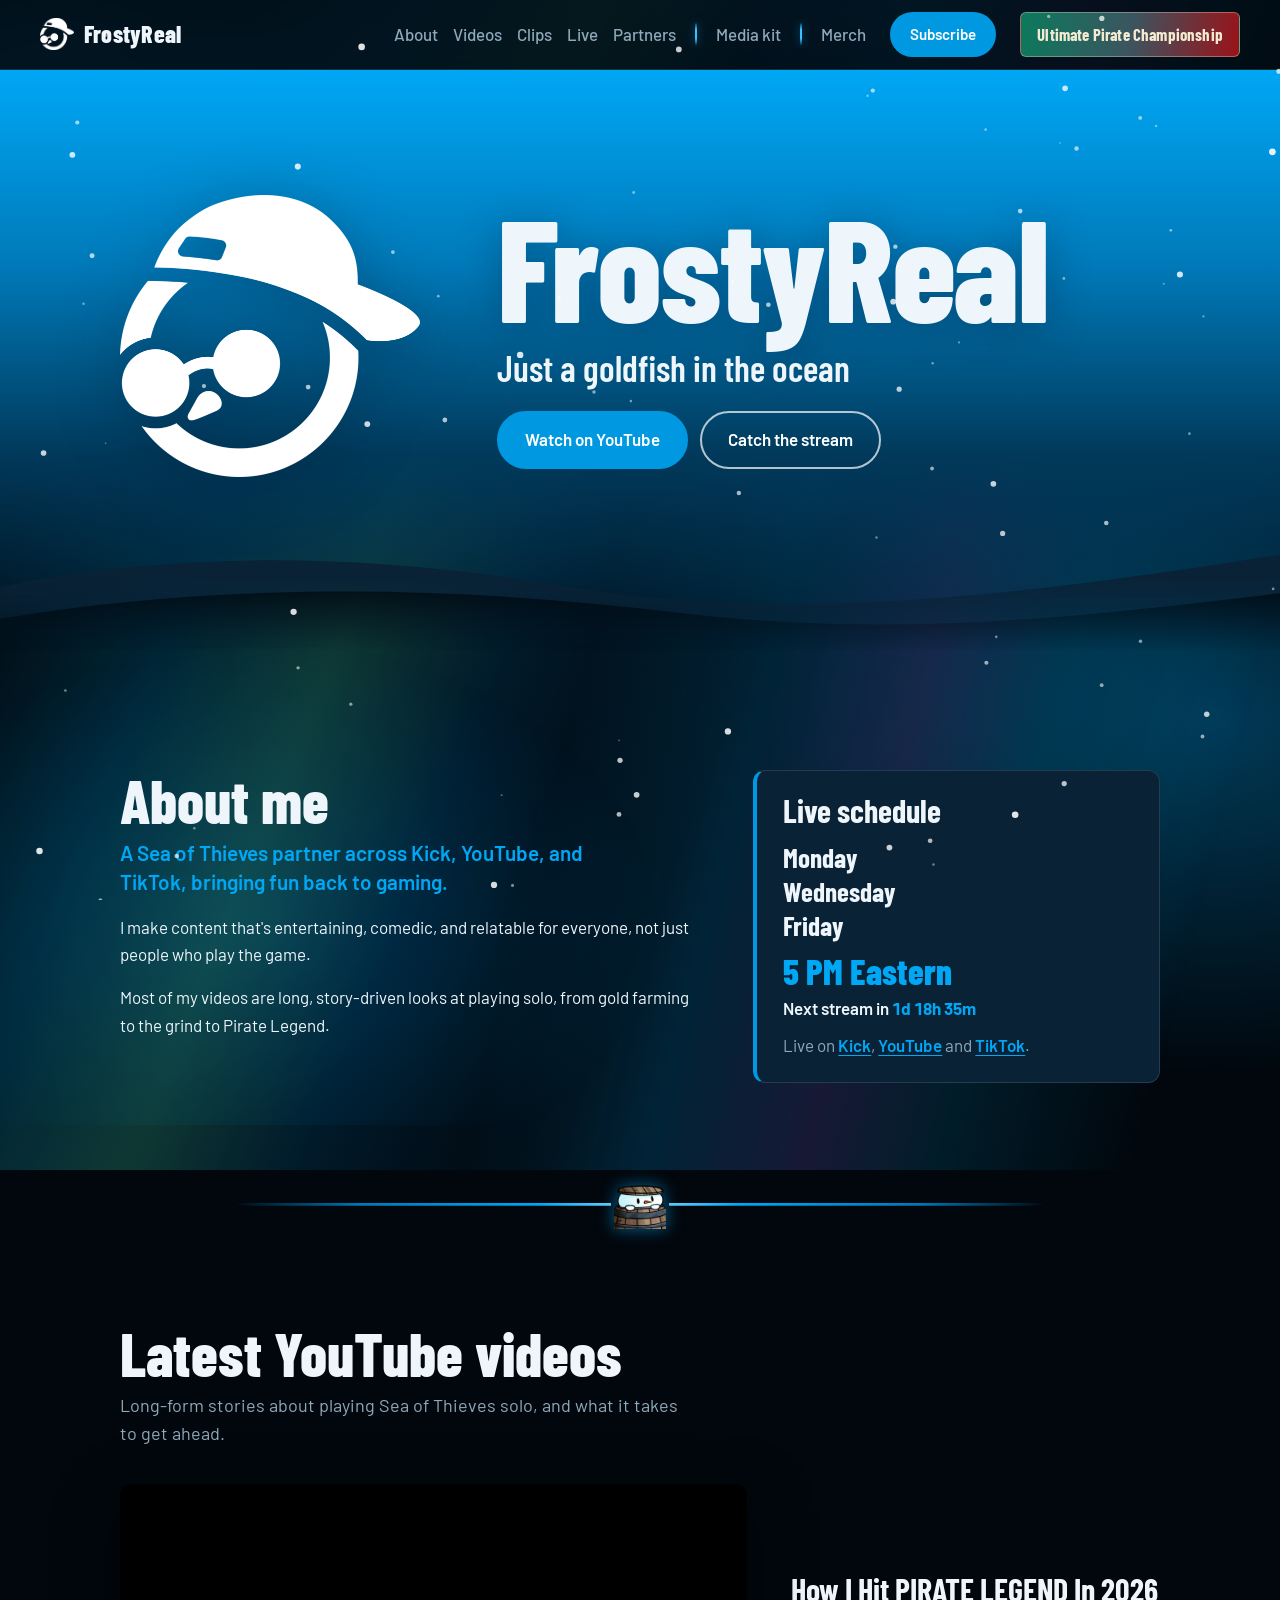
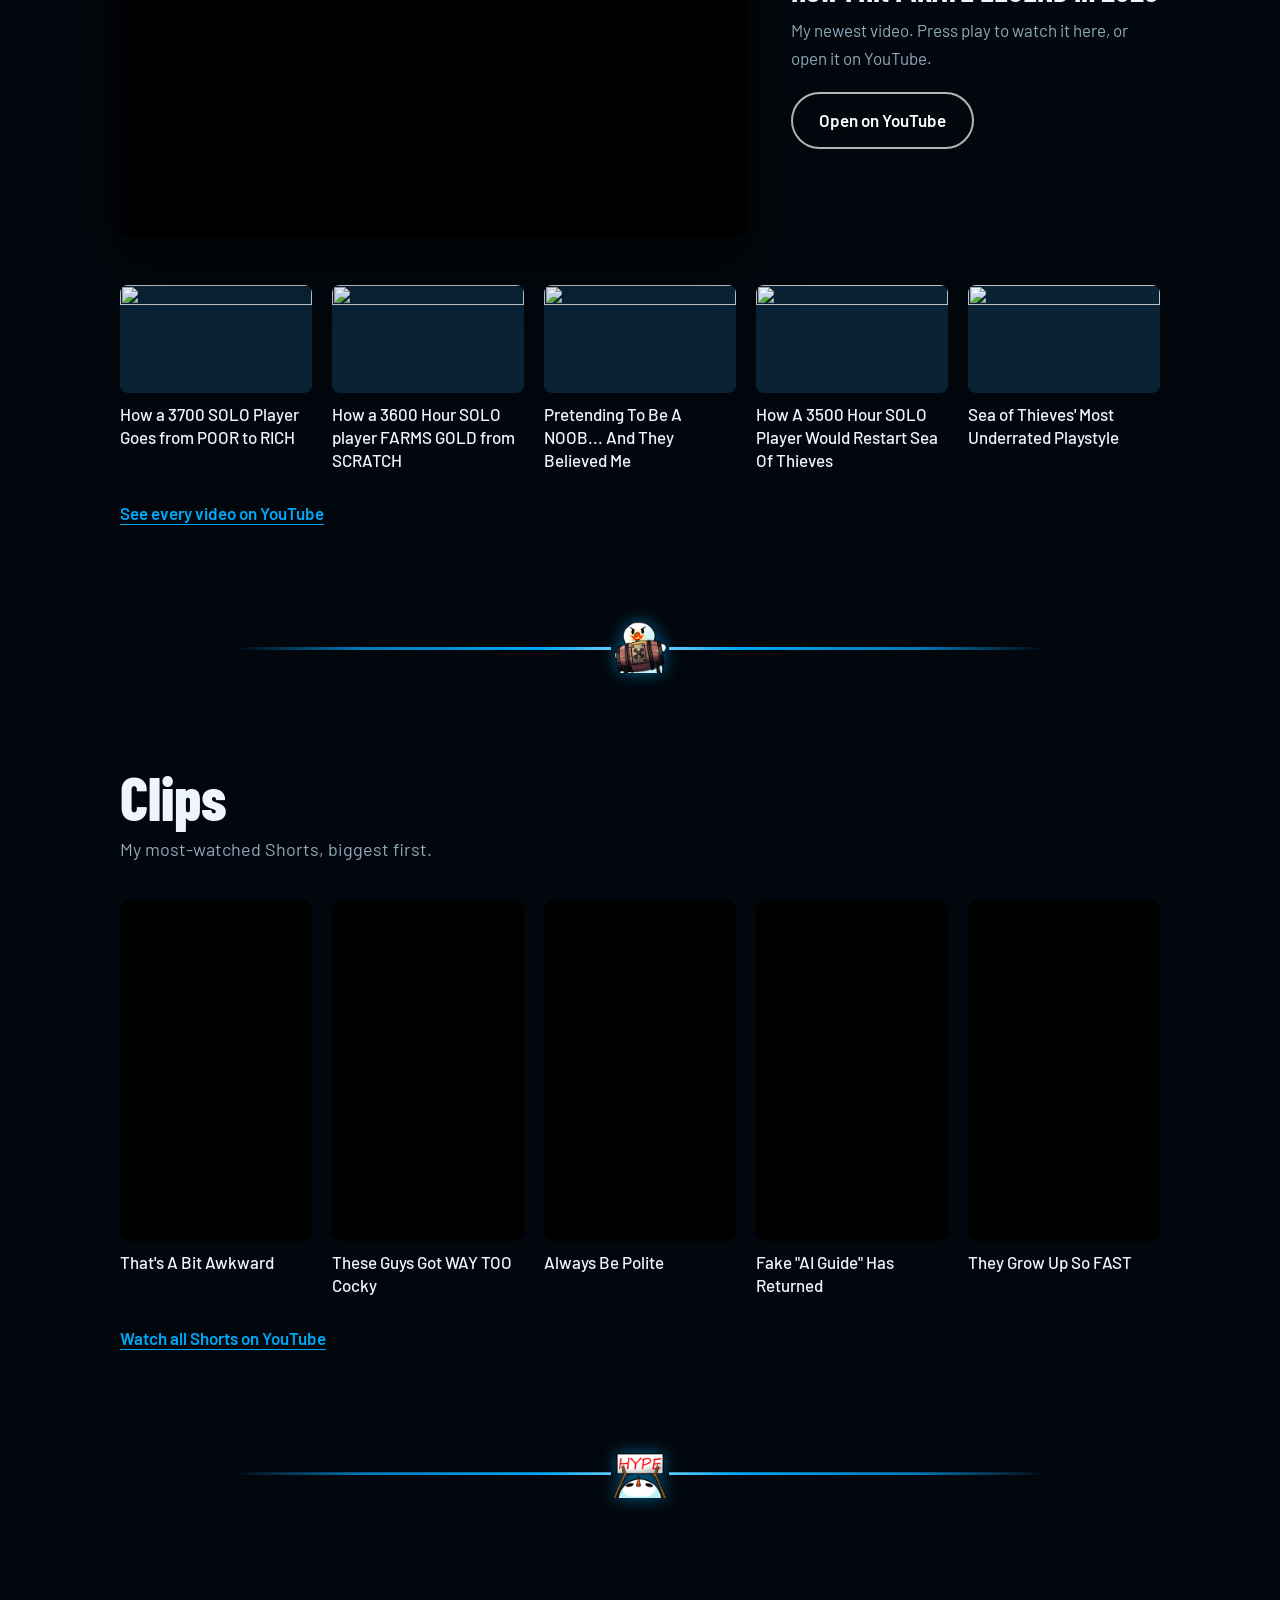
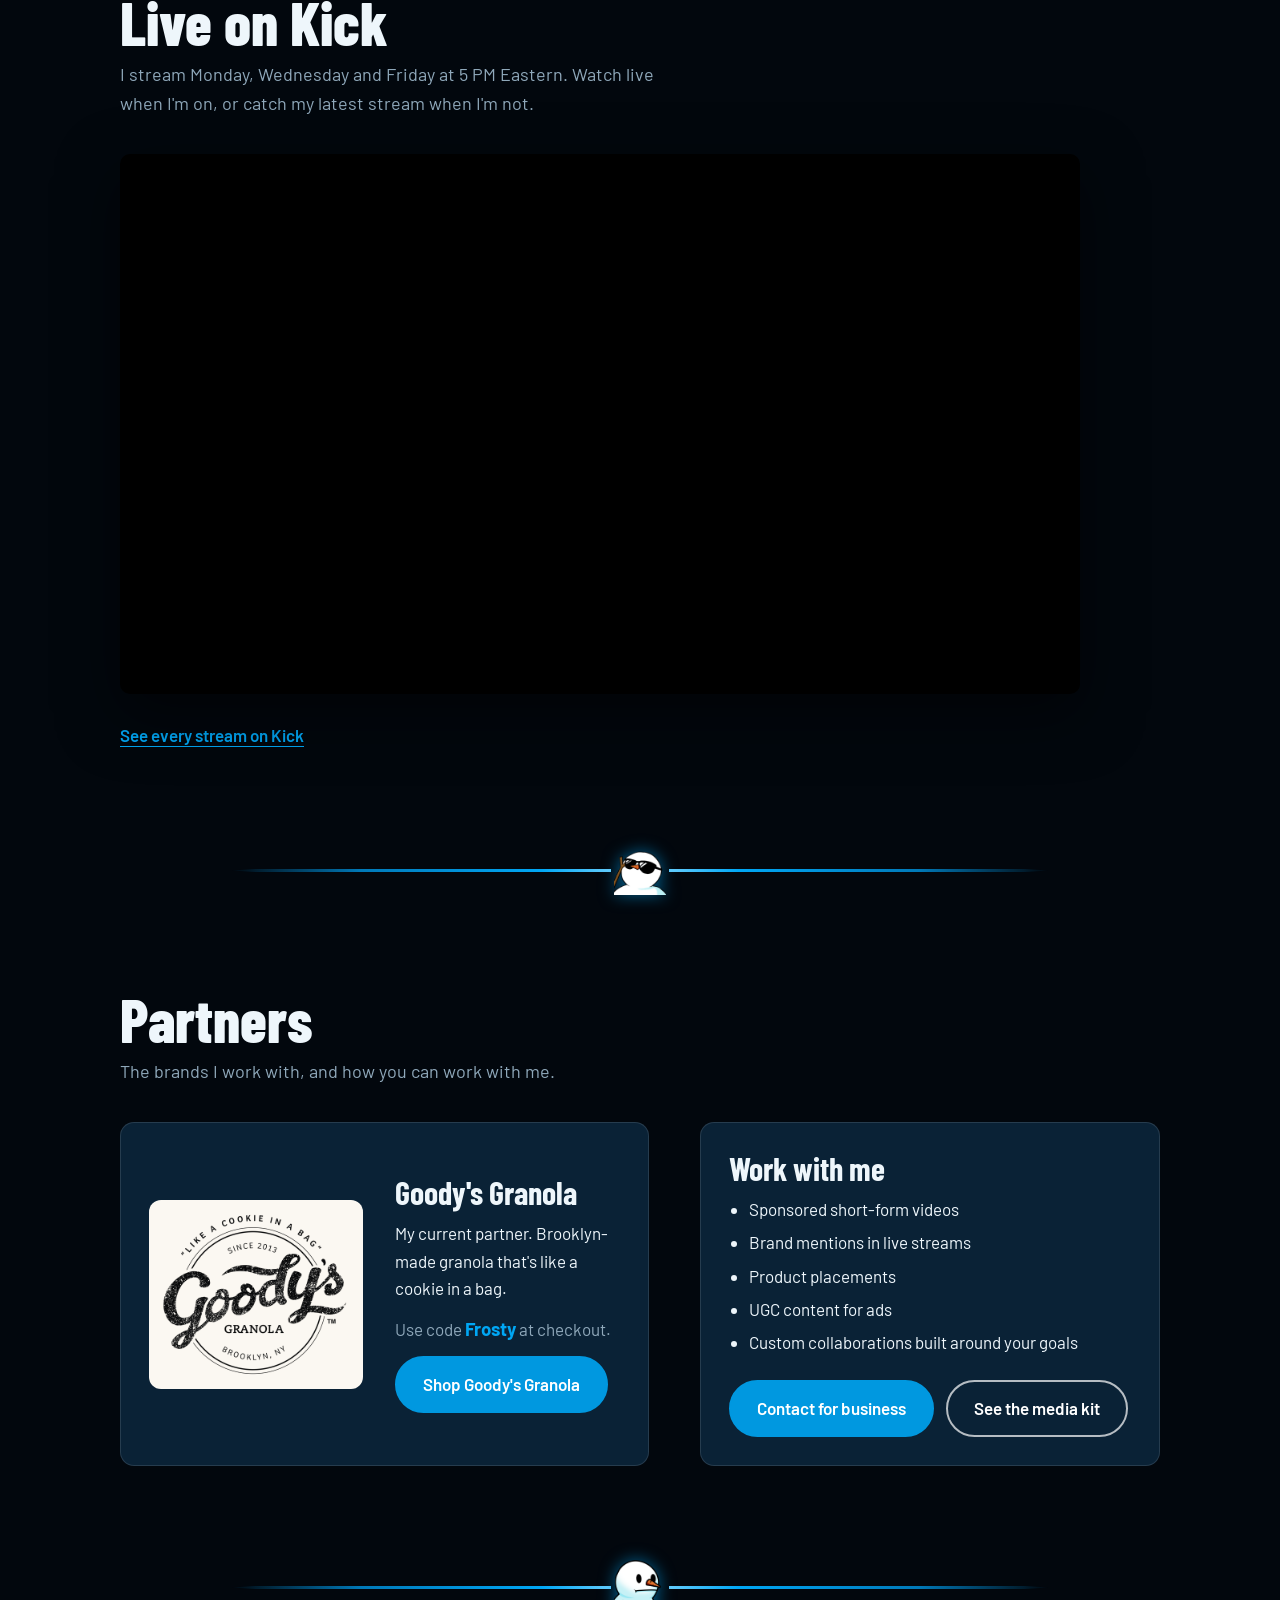
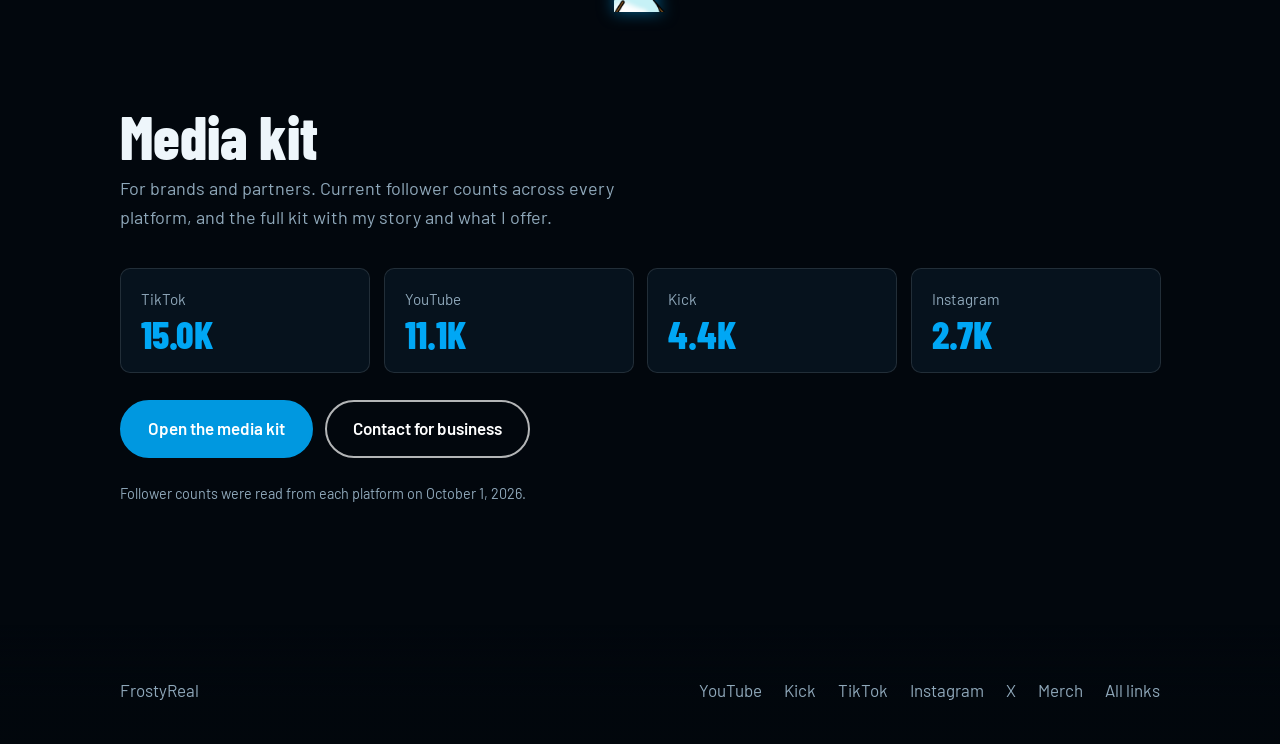
==== index.html @ 1eb780c6 "Initial Upload" ====
<!doctype html>
<html lang="en">
<head>
  <meta charset="utf-8">
  <meta name="viewport" content="width=device-width, initial-scale=1">
  <title>FrostyReal | Sea of Thieves stories</title>
  <meta name="description" content="Long-form Sea of Thieves stories from FrostyReal, a solo player with thousands of hours at sea. Watch videos, catch the live stream, or work with me.">
  <meta property="og:title" content="FrostyReal">
  <meta property="og:description" content="Long-form Sea of Thieves stories from a solo player.">
  <meta property="og:image" content="images/banner.jpg">
  <link rel="icon" href="images/favicon.png">
  <link rel="preconnect" href="https://fonts.googleapis.com">
  <link rel="preconnect" href="https://fonts.gstatic.com" crossorigin>
  <link href="https://fonts.googleapis.com/css2?family=Barlow+Condensed:wght@600;700;800&family=Barlow:wght@400;500;600&display=swap" rel="stylesheet">
  <link rel="stylesheet" href="style.css">
</head>
<body>
  <canvas id="snow" aria-hidden="true"></canvas>

  <header class="nav">
    <a class="nav-brand" href="index.html#top" aria-label="FrostyReal home">
      <img src="images/logo-white.png" alt="" width="34" height="32">
      <span>FrostyReal</span>
    </a>
    <nav class="nav-links" aria-label="Main">
      <a href="index.html#about">About</a>
      <a href="index.html#videos">Videos</a>
      <a href="index.html#clips">Clips</a>
      <a href="index.html#live">Live</a>
      <a href="index.html#partners">Partners</a>
      <span class="nav-sep" aria-hidden="true"></span>
      <a href="media-kit.html">Media kit</a>
      <span class="nav-sep" aria-hidden="true"></span>
      <a href="merch.html">Merch</a>
    </nav>
    <a class="btn btn-small" href="https://www.youtube.com/@frostyreallive?sub_confirmation=1" target="_blank" rel="noopener">Subscribe</a>
    <a class="upc-tab" href="upc.html"><span class="upc-long">Ultimate Pirate Championship</span><span class="upc-short">UPC</span></a>
  </header>

  <main id="top">
    <section class="hero">
      <div class="hero-inner">
        <img class="hero-logo" src="images/logo-white.png" alt="FrostyReal logo" width="300" height="282">
        <div class="hero-copy">
          <h1>FrostyReal</h1>
          <p class="hero-tag">Just a goldfish in the ocean</p>
          <div class="hero-actions">
            <a class="btn" href="https://www.youtube.com/@frostyreallive" target="_blank" rel="noopener">Watch on YouTube</a>
            <a class="btn btn-ghost" href="#live">Catch the stream</a>
          </div>
        </div>
      </div>
      <svg class="hills" viewBox="0 0 1440 220" preserveAspectRatio="none" aria-hidden="true">
        <path class="hill-back" d="M0 120 C 220 60 420 70 640 120 C 860 170 1080 150 1440 70 L1440 220 L0 220 Z"/>
        <path class="hill-front" d="M0 170 C 260 110 520 120 760 160 C 1000 200 1200 170 1440 130 L1440 220 L0 220 Z"/>
      </svg>
    </section>

    <section id="about" class="section section-about">
      <div class="wrap about-grid">
        <div>
          <h2>About me</h2>
          <p class="about-lead reveal">A Sea of Thieves partner across Kick, YouTube, and TikTok, bringing fun back to gaming.</p>
          <p class="about-text reveal">I make content that's entertaining, comedic, and relatable for everyone, not just people who play the game.</p>
          <p class="about-text reveal">Most of my videos are long, story-driven looks at playing solo, from gold farming to the grind to Pirate Legend.</p>
        </div>
        <div class="schedule reveal" id="schedule">
          <h3>Live schedule</h3>
          <ul class="schedule-days">
            <li data-day="1">Monday</li>
            <li data-day="3">Wednesday</li>
            <li data-day="5">Friday</li>
          </ul>
          <p class="schedule-time">5 PM Eastern</p>
          <p class="schedule-next" id="next-stream" aria-live="polite"></p>
          <p class="schedule-where">Live on <a href="https://kick.com/frostyreal" target="_blank" rel="noopener">Kick</a>, <a href="https://www.youtube.com/@frostyreallive" target="_blank" rel="noopener">YouTube</a> and <a href="https://www.tiktok.com/@.frostyreal" target="_blank" rel="noopener">TikTok</a>.</p>
        </div>
      </div>
    </section>

    <section id="videos" class="section">
      <div class="wrap">
        <h2>Latest YouTube videos</h2>
        <p class="lead">Long-form stories about playing Sea of Thieves solo, and what it takes to get ahead.</p>

        <div class="featured">
          <div class="embed player" data-embed="https://www.youtube-nocookie.com/embed/e-QJw6BJbkQ" data-open="https://www.youtube.com/watch?v=e-QJw6BJbkQ" data-thumb="https://i.ytimg.com/vi/e-QJw6BJbkQ/maxresdefault.jpg" data-title="How I Hit PIRATE LEGEND In 2026"></div>
          <div class="featured-text">
            <h3>How I Hit PIRATE LEGEND In 2026</h3>
            <p>My newest video. Press play to watch it here, or open it on YouTube.</p>
            <a class="btn btn-ghost" href="https://www.youtube.com/watch?v=e-QJw6BJbkQ" target="_blank" rel="noopener">Open on YouTube</a>
          </div>
        </div>

        <ul class="video-grid">
          <li><a href="https://www.youtube.com/watch?v=NNKyi9a35sY" target="_blank" rel="noopener"><img loading="lazy" src="https://i.ytimg.com/vi/NNKyi9a35sY/hqdefault.jpg" alt=""><span>How a 3700 SOLO Player Goes from POOR to RICH</span></a></li>
          <li><a href="https://www.youtube.com/watch?v=HG5UmndyztY" target="_blank" rel="noopener"><img loading="lazy" src="https://i.ytimg.com/vi/HG5UmndyztY/hqdefault.jpg" alt=""><span>How a 3600 Hour SOLO player FARMS GOLD from SCRATCH</span></a></li>
          <li><a href="https://www.youtube.com/watch?v=TRUDuoTgEMI" target="_blank" rel="noopener"><img loading="lazy" src="https://i.ytimg.com/vi/TRUDuoTgEMI/hqdefault.jpg" alt=""><span>Pretending To Be A NOOB... And They Believed Me</span></a></li>
          <li><a href="https://www.youtube.com/watch?v=NWyEOsBG5Es" target="_blank" rel="noopener"><img loading="lazy" src="https://i.ytimg.com/vi/NWyEOsBG5Es/hqdefault.jpg" alt=""><span>How A 3500 Hour SOLO Player Would Restart Sea Of Thieves</span></a></li>
          <li><a href="https://www.youtube.com/watch?v=kzwwMlRRg44" target="_blank" rel="noopener"><img loading="lazy" src="https://i.ytimg.com/vi/kzwwMlRRg44/hqdefault.jpg" alt=""><span>Sea of Thieves' Most Underrated Playstyle</span></a></li>
        </ul>
        <p class="more"><a href="https://www.youtube.com/@frostyreallive/videos" target="_blank" rel="noopener">See every video on YouTube</a></p>
      </div>
    </section>

    <section id="clips" class="section section-alt">
      <div class="wrap">
        <h2>Clips</h2>
        <p class="lead">My most-watched Shorts, biggest first.</p>
        <div id="clip-grid" class="clip-grid"></div>
        <p class="more"><a href="https://www.youtube.com/@frostyreallive/shorts" target="_blank" rel="noopener">Watch all Shorts on YouTube</a></p>
      </div>
    </section>

    <section id="live" class="section">
      <div class="wrap">
        <h2>Live on Kick</h2>
        <p class="lead">I stream Monday, Wednesday and Friday at 5 PM Eastern. Watch live when I'm on, or catch my latest stream when I'm not.</p>

        <div id="kick-box" class="kick-box">
          <div class="embed player player-live" data-embed="https://player.kick.com/frostyreal" data-open="https://kick.com/frostyreal" data-title="Watch FrostyReal live on Kick"></div>
        </div>
        <p class="more"><a href="https://kick.com/frostyreal/videos" target="_blank" rel="noopener">See every stream on Kick</a></p>
      </div>
    </section>

    <section id="partners" class="section section-partner">
      <div class="wrap">
        <h2>Partners</h2>
        <p class="lead">The brands I work with, and how you can work with me.</p>

        <div class="partner-grid">
          <article class="sponsor">
            <div class="sponsor-logo"><img src="images/goodys-logo.png" alt="Goody's Granola, like a cookie in a bag" width="237" height="206"></div>
            <div class="sponsor-text">
              <h3>Goody's Granola</h3>
              <p>My current partner. Brooklyn-made granola that's like a cookie in a bag.</p>
              <p class="code">Use code <strong>Frosty</strong> at checkout.</p>
              <a class="btn" href="https://goodysgranola.nyc/?ref=frosty" target="_blank" rel="noopener">Shop Goody's Granola</a>
            </div>
          </article>

          <div class="work-with-me">
            <h3>Work with me</h3>
            <ul>
              <li>Sponsored short-form videos</li>
              <li>Brand mentions in live streams</li>
              <li>Product placements</li>
              <li>UGC content for ads</li>
              <li>Custom collaborations built around your goals</li>
            </ul>
            <div class="hero-actions">
              <a class="btn" href="mailto:frostyrealkick@gmail.com?subject=Business%20inquiry">Contact for business</a>
              <a class="btn btn-ghost" href="media-kit.html">See the media kit</a>
            </div>
          </div>
        </div>
      </div>
    </section>

    <section id="media-kit" class="section">
      <div class="wrap">
        <h2>Media kit</h2>
        <p class="lead">For brands and partners. Current follower counts across every platform, and the full kit with my story and what I offer.</p>

        <dl class="kit-stats kit-stats-wide">
          <div><dt>TikTok</dt><dd>18.4K</dd></div>
          <div><dt>YouTube</dt><dd>13.6K</dd></div>
          <div><dt>Kick</dt><dd>5.4K</dd></div>
          <div><dt>Instagram</dt><dd>3.3K</dd></div>
        </dl>
        <div class="hero-actions">
          <a class="btn" href="media-kit.html">Open the media kit</a>
          <a class="btn btn-ghost" href="mailto:frostyrealkick@gmail.com?subject=Business%20inquiry">Contact for business</a>
        </div>
        <p class="note">Follower counts were read from each platform on October 1, 2026.</p>
      </div>
    </section>
  </main>

  <footer class="footer">
    <div class="wrap footer-inner">
      <span>FrostyReal</span>
      <span class="footer-links">
        <a href="https://www.youtube.com/@frostyreallive" target="_blank" rel="noopener">YouTube</a>
        <a href="https://kick.com/frostyreal" target="_blank" rel="noopener">Kick</a>
        <a href="https://www.tiktok.com/@.frostyreal" target="_blank" rel="noopener">TikTok</a>
        <a href="https://www.instagram.com/frostyreallive/" target="_blank" rel="noopener">Instagram</a>
        <a href="https://x.com/FrostyRealLive" target="_blank" rel="noopener">X</a>
        <a href="merch.html">Merch</a>
        <a href="https://linktr.ee/frostyreal" target="_blank" rel="noopener">All links</a>
      </span>
    </div>
  </footer>

  <script src="script.js"></script>
</body>
</html>
---- style.css ----
:root {
  --night: #02070d;
  --night-2: #06121d;
  --deep: #0a2236;
  --frost: #0098e0;
  --frost-bright: #00a7f5;
  --ice: #eef6fb;
  --mute: #8fa8ba;
  --line: rgba(238, 246, 251, 0.12);
  --display: "Barlow Condensed", "Arial Narrow", sans-serif;
  --body: "Barlow", system-ui, sans-serif;
}

*, *::before, *::after { box-sizing: border-box; }
html { scroll-behavior: smooth; scroll-padding-top: 76px; }
body {
  margin: 0;
  background: var(--night);
  color: var(--ice);
  font-family: var(--body);
  font-size: 1.0625rem;
  line-height: 1.6;
  -webkit-font-smoothing: antialiased;
}
img { max-width: 100%; display: block; }
a { color: inherit; }
:focus-visible { outline: 3px solid var(--frost-bright); outline-offset: 3px; border-radius: 4px; }

#snow {
  position: fixed;
  inset: 0;
  width: 100%;
  height: 100%;
  pointer-events: none;
  z-index: 50;
}

/* Navigation */
.nav {
  position: sticky;
  top: 0;
  z-index: 40;
  display: flex;
  align-items: center;
  gap: 24px;
  padding: 12px clamp(16px, 4vw, 40px);
  background: rgba(2, 7, 13, 0.72);
  backdrop-filter: blur(10px);
  border-bottom: 1px solid var(--line);
}
.nav-brand { display: flex; align-items: center; gap: 10px; text-decoration: none; font-family: var(--display); font-weight: 800; font-size: 1.5rem; letter-spacing: 0.01em; }
.nav-links { display: flex; gap: 22px; margin-left: auto; }
.nav-links a { text-decoration: none; color: var(--mute); font-weight: 500; transition: color 0.15s; }
.nav-links a:hover { color: var(--ice); }

/* Buttons */
.btn {
  display: inline-block;
  padding: 13px 26px;
  border-radius: 999px;
  background: var(--frost);
  color: #fff;
  font-weight: 600;
  text-decoration: none;
  border: 2px solid var(--frost);
  transition: background 0.15s, border-color 0.15s, transform 0.15s;
}
.btn:hover { background: var(--frost-bright); border-color: var(--frost-bright); }
.btn-ghost { background: transparent; border-color: rgba(255, 255, 255, 0.7); }
.btn-ghost:hover { background: rgba(255, 255, 255, 0.14); border-color: #fff; }
.btn-small { padding: 8px 18px; font-size: 0.95rem; }

/* Hero: the banner, rebuilt as a page */
.hero {
  position: relative;
  overflow: hidden;
  min-height: min(88vh, 780px);
  display: flex;
  align-items: center;
  background: linear-gradient(180deg, var(--frost-bright) 0%, #0079b8 34%, #013a5c 66%, rgba(2, 7, 13, 0.0) 100%);
}
.hero-inner {
  position: relative;
  z-index: 2;
  width: 100%;
  max-width: 1120px;
  margin: 0 auto;
  padding: 72px clamp(16px, 4vw, 40px) 150px;
  display: grid;
  grid-template-columns: auto 1fr;
  align-items: center;
  gap: clamp(28px, 6vw, 80px);
}
.hero-logo { width: clamp(150px, 24vw, 300px); height: auto; filter: drop-shadow(0 12px 32px rgba(0, 20, 40, 0.35)); animation: rise 0.9s ease-out both; }
.hero-copy { animation: rise 0.9s 0.15s ease-out both; }
h1 {
  margin: 0;
  font-family: var(--display);
  font-weight: 800;
  font-size: clamp(4.2rem, 13vw, 9rem);
  line-height: 0.88;
  letter-spacing: -0.01em;
  text-shadow: 0 6px 40px rgba(0, 25, 50, 0.35);
}
.hero-tag { margin: 18px 0 8px; font-family: var(--display); font-weight: 600; font-size: clamp(1.5rem, 3.2vw, 2.25rem); line-height: 1.1; }
.hero-sub { margin: 0 0 28px; max-width: 34ch; font-size: 1.125rem; color: rgba(255, 255, 255, 0.88); }
.hero-actions { display: flex; flex-wrap: wrap; gap: 12px; }

.hills { position: absolute; left: 0; right: 0; bottom: -1px; width: 100%; height: clamp(110px, 18vw, 220px); z-index: 1; }
.hill-back { fill: #0a2236; }
.hill-front { fill: var(--night-2); }

@keyframes rise { from { opacity: 0; transform: translateY(24px); } to { opacity: 1; transform: none; } }

/* Sections */
.section { padding: clamp(56px, 9vw, 104px) 0; background: var(--night-2); }
.section-alt { background: var(--night); }
.wrap { width: 100%; max-width: 1120px; margin: 0 auto; padding: 0 clamp(16px, 4vw, 40px); }
h2 { margin: 0 0 8px; font-family: var(--display); font-weight: 800; font-size: clamp(2.4rem, 6vw, 3.75rem); line-height: 1; }
h3 { margin: 0 0 10px; font-family: var(--display); font-weight: 700; font-size: clamp(1.5rem, 3vw, 2rem); line-height: 1.1; }
.lead { margin: 0 0 36px; max-width: 56ch; color: var(--mute); font-size: 1.125rem; }
.more { margin: 28px 0 0; }
.more a { color: var(--frost-bright); font-weight: 600; text-underline-offset: 4px; }
.more a:hover { color: #fff; }

.player { position: relative; aspect-ratio: 16 / 9; background: #000; border-radius: 10px; overflow: hidden; box-shadow: 0 20px 60px rgba(0, 0, 0, 0.5); }
.player iframe { position: absolute; inset: 0; width: 100%; height: 100%; border: 0; }
.player-live { max-width: 960px; }

.featured { display: grid; grid-template-columns: 1.7fr 1fr; gap: clamp(20px, 4vw, 44px); align-items: center; margin-bottom: 48px; }
.featured-text p { margin: 0 0 20px; color: var(--mute); }

.video-grid { list-style: none; margin: 0; padding: 0; display: grid; grid-template-columns: repeat(auto-fill, minmax(190px, 1fr)); gap: 24px 20px; }
.video-grid a { display: block; text-decoration: none; }
.video-grid img { width: 100%; aspect-ratio: 16 / 9; object-fit: cover; border-radius: 8px; background: var(--deep); transition: transform 0.2s, box-shadow 0.2s; }
.video-grid a:hover img { transform: translateY(-3px); box-shadow: 0 0 0 2px var(--frost); }
.video-grid span { display: block; margin-top: 10px; font-weight: 500; line-height: 1.35; }

.clip-grid { display: grid; grid-template-columns: repeat(auto-fill, minmax(200px, 1fr)); gap: 20px; }
.clip { position: relative; aspect-ratio: 9 / 16; background: #000; border-radius: 10px; overflow: hidden; }
.clip iframe { position: absolute; inset: 0; width: 100%; height: 100%; border: 0; }
.clip-empty { grid-column: 1 / -1; padding: 40px 24px; border: 2px dashed var(--line); border-radius: 10px; color: var(--mute); }
.clip-empty a { color: var(--frost-bright); font-weight: 600; }

/* Media kit */
.kit { display: grid; grid-template-columns: 1fr 1fr; gap: clamp(28px, 5vw, 64px); align-items: start; }
.kit-about p { margin: 0 0 24px; max-width: 52ch; }
.kit-stats { margin: 0; display: grid; grid-template-columns: 1fr 1fr; gap: 14px; }
.kit-stats div { padding: 18px 20px; background: var(--night-2); border: 1px solid var(--line); border-radius: 10px; }
.kit-stats dt { color: var(--mute); font-size: 0.95rem; }
.kit-stats dd { margin: 4px 0 0; font-family: var(--display); font-weight: 800; font-size: 2.4rem; line-height: 1; color: var(--frost-bright); }
.kit-stats .todo { border-style: dashed; }
.kit-stats .todo dd { font-family: var(--body); font-weight: 500; font-size: 1rem; color: var(--mute); padding-top: 10px; }
.note { margin: 24px 0 0; color: var(--mute); font-size: 0.9rem; }

.footer { padding: 32px 0 40px; background: var(--night); border-top: 1px solid var(--line); color: var(--mute); }
.footer-inner { display: flex; flex-wrap: wrap; gap: 16px; justify-content: space-between; }
.footer-links { display: flex; flex-wrap: wrap; gap: 8px 22px; }
.footer a { text-decoration: none; }
.footer a:hover { color: var(--ice); }

/* Phones and small screens */
@media (max-width: 820px) {
  .hero-inner { grid-template-columns: 1fr; text-align: left; padding-top: 48px; }
  .hero-logo { width: 130px; }
  .featured, .kit { grid-template-columns: 1fr; }
  .nav { flex-wrap: wrap; gap: 8px 16px; }
  .nav-links { order: 3; width: 100%; margin-left: 0; gap: 18px; overflow-x: auto; padding-bottom: 2px; }
  .nav .btn { margin-left: auto; }
}
@media (max-width: 480px) {
  .kit-stats { grid-template-columns: 1fr; }
}

@media (prefers-reduced-motion: reduce) {
  html { scroll-behavior: auto; }
  .hero-logo, .hero-copy { animation: none; }
  .video-grid img { transition: none; }
}

.kit-about .email { margin: 14px 0 0; color: var(--mute); font-size: 0.95rem; }

/* ---------- Embeds and fallbacks ---------- */
.embed-fallback {
  position: absolute; inset: 0;
  display: flex; flex-direction: column; align-items: center; justify-content: center; gap: 12px;
  padding: 16px; text-align: center; text-decoration: none; color: #fff;
  background: linear-gradient(180deg, #013a5c, var(--night)) center / cover no-repeat;
}
.embed-fallback::before { content: ""; position: absolute; inset: 0; background: rgba(2, 7, 13, 0.45); transition: background 0.2s; }
.embed-fallback:hover::before { background: rgba(2, 7, 13, 0.25); }
.embed-play, .embed-label { position: relative; }
.embed-play { width: 62px; height: 62px; border-radius: 50%; background: var(--frost); box-shadow: 0 6px 24px rgba(0, 0, 0, 0.45); }
.embed-play::after { content: ""; position: absolute; left: 25px; top: 18px; border-left: 20px solid #fff; border-top: 13px solid transparent; border-bottom: 13px solid transparent; }
.embed-label { font-weight: 600; font-size: 0.95rem; text-shadow: 0 2px 10px rgba(0, 0, 0, 0.6); }

.clip-grid { grid-template-columns: repeat(auto-fill, minmax(190px, 1fr)); align-items: start; }
.clip-card p { margin: 10px 0 0; font-weight: 500; line-height: 1.35; }
.clip .embed-label { font-size: 0.85rem; }

.live-grid { display: grid; grid-template-columns: 1fr 1fr; gap: clamp(20px, 3vw, 36px); }
.live-grid h3 { margin-bottom: 12px; }

/* ---------- Partners ---------- */
.section-partner { background: var(--night); }
.partner-grid { display: grid; grid-template-columns: 1.15fr 1fr; gap: clamp(24px, 4vw, 52px); align-items: stretch; }
.sponsor { display: grid; grid-template-columns: auto 1fr; gap: clamp(18px, 3vw, 32px); align-items: center; padding: clamp(18px, 3vw, 28px); background: var(--deep); border: 1px solid var(--line); border-radius: 14px; }
.sponsor-logo { display: block; padding: 12px; background: #fbf8f2; border-radius: 12px; }
.sponsor-logo img { width: clamp(120px, 16vw, 190px); height: auto; }
.sponsor-text p { margin: 0 0 12px; }
.sponsor-text .code { color: var(--mute); }
.sponsor-text .code strong { color: var(--frost-bright); font-size: 1.1em; }
.work-with-me ul { margin: 0 0 24px; padding-left: 1.2em; }
.work-with-me li { margin-bottom: 6px; }

.kit-stats-wide { grid-template-columns: repeat(auto-fit, minmax(150px, 1fr)); margin-bottom: 28px; }

/* ---------- Media kit page ---------- */
.mk-top { background: linear-gradient(180deg, var(--frost-bright), #0079b8 55%, #013a5c); }
.mk-top-inner { max-width: 1120px; margin: 0 auto; padding: clamp(32px, 6vw, 64px) clamp(16px, 4vw, 40px); display: grid; grid-template-columns: auto 1fr; gap: clamp(24px, 5vw, 64px); align-items: center; }
.mk-photo { width: clamp(150px, 26vw, 320px); height: auto; border-radius: 14px; box-shadow: 0 16px 48px rgba(0, 20, 40, 0.45); }
.mk-mark { margin-bottom: 12px; }
.mk-id h1 { font-size: clamp(3.4rem, 9vw, 6.5rem); }
.mk-tag { margin: 12px 0 20px; font-family: var(--display); font-weight: 600; font-size: clamp(1.3rem, 2.6vw, 1.8rem); }
.mk-total { margin: 0; max-width: 34ch; font-size: 1.1rem; color: rgba(255, 255, 255, 0.9); }
.mk-total strong { display: block; font-family: var(--display); font-weight: 800; font-size: clamp(2.6rem, 6vw, 4rem); line-height: 1; color: #fff; }

.mk-section { padding: clamp(36px, 6vw, 64px) 0; background: var(--night-2); }
.mk-section.mk-two { background: var(--night); }
.mk-circles { list-style: none; margin: 0; padding: 0; display: grid; grid-template-columns: repeat(auto-fit, minmax(150px, 1fr)); gap: 20px; }
.mk-circles li { aspect-ratio: 1; display: flex; flex-direction: column; align-items: center; justify-content: center; gap: 6px; padding: 18px; text-align: center; border: 2px solid var(--frost); border-radius: 50%; background: rgba(0, 152, 224, 0.08); max-width: 220px; justify-self: center; width: 100%; }
.mk-circles strong { font-family: var(--display); font-weight: 800; font-size: clamp(2rem, 4.5vw, 3rem); line-height: 1; color: var(--frost-bright); }
.mk-circles span { color: var(--mute); font-size: 0.9rem; line-height: 1.3; }

.mk-cols { display: grid; grid-template-columns: 1fr auto; gap: clamp(24px, 5vw, 64px); align-items: center; }
.mk-about { margin: 0; max-width: 62ch; }
.mk-snowman { width: clamp(150px, 22vw, 260px); height: auto; }
.mk-list { margin: 0; padding-left: 1.2em; max-width: 56ch; }
.mk-list li { margin-bottom: 10px; }
.mk-current .sponsor-logo { display: inline-block; margin-top: 8px; }

.mk-audience { margin: 0; display: grid; grid-template-columns: repeat(auto-fit, minmax(240px, 1fr)); gap: 14px; }
.mk-audience div { padding: 18px 20px; background: var(--night); border: 1px solid var(--line); border-radius: 10px; }
.mk-audience dt { font-family: var(--display); font-weight: 700; font-size: 1.5rem; margin-bottom: 4px; }
.mk-audience dd { margin: 0; color: var(--mute); }
.mk-audience strong { color: var(--frost-bright); font-family: var(--display); font-weight: 800; font-size: 1.6rem; margin-right: 4px; }

.mk-contact { background: var(--night) !important; }
.mk-contact .mk-about { margin-bottom: 24px; }
.mk-contact a:not(.btn) { color: var(--frost-bright); font-weight: 600; }
button.btn { font: inherit; font-weight: 600; cursor: pointer; }
.nav-links a[aria-current="page"] { color: var(--ice); }

@media (max-width: 820px) {
  .live-grid, .partner-grid { grid-template-columns: 1fr; }
  .sponsor { grid-template-columns: 1fr; }
  .mk-top-inner { grid-template-columns: 1fr; }
  .mk-photo { width: 160px; }
  .mk-cols { grid-template-columns: 1fr; }
  .mk-snowman { width: 150px; }
}

@media print {
  #snow, .nav, .no-print, .footer { display: none !important; }
  body { -webkit-print-color-adjust: exact; print-color-adjust: exact; }
  .mk-section, .mk-top { break-inside: avoid; }
}

/* ---------- About and schedule ---------- */
.section-about { background: var(--night); padding-top: clamp(40px, 6vw, 72px); }
.about-grid { display: grid; grid-template-columns: 1.4fr 1fr; gap: clamp(24px, 5vw, 64px); align-items: start; }
.about-text { margin: 0 0 16px; max-width: 58ch; }
.schedule { padding: 22px 26px; background: var(--deep); border: 1px solid var(--line); border-left: 4px solid var(--frost); border-radius: 12px; }
.schedule h3 { margin-bottom: 12px; }
.schedule-days { list-style: none; margin: 0 0 12px; padding: 0; font-family: var(--display); font-weight: 700; font-size: 1.7rem; line-height: 1.25; }
.schedule-time { margin: 0 0 6px; font-family: var(--display); font-weight: 800; font-size: 2.2rem; line-height: 1; color: var(--frost-bright); }
.schedule-where { margin: 0; color: var(--mute); }

/* ---------- Ultimate Pirate Championship tab ---------- */
.upc-tab { display: inline-flex; align-items: center; padding: 8px 16px; border-radius: 6px; text-decoration: none; font-family: var(--display); font-weight: 700; font-size: 1.05rem; letter-spacing: 0.01em; color: #f3ead2; background: linear-gradient(100deg, #0b7a5c, #3b5560 50%, #9b1219); border: 1px solid rgba(243, 234, 210, 0.35); transition: filter 0.15s; }
.upc-tab:hover { filter: brightness(1.15); }
.upc-short { display: none; }
@media (max-width: 820px) {
  .about-grid { grid-template-columns: 1fr; }
  .upc-long { display: none; }
  .upc-short { display: inline; }
}

/* Menu wraps to two rows on mid-size screens so every tab stays visible */
@media (max-width: 1100px) {
  .nav { flex-wrap: wrap; gap: 8px 16px; }
  .nav-links { order: 3; width: 100%; margin-left: 0; gap: 20px; overflow-x: auto; padding-bottom: 2px; }
  .nav .btn { margin-left: auto; }
}

/* ---------- About animation ---------- */
.about-lead { margin: 6px 0 18px; max-width: 44ch; font-family: var(--body); font-weight: 600; font-size: clamp(1.05rem, 2vw, 1.3rem); line-height: 1.4; color: var(--frost-bright); }
.reveal { opacity: 0; transform: translateY(22px); transition: opacity 0.7s ease, transform 0.7s ease; }
.reveal.in { opacity: 1; transform: none; }
.about-text.reveal:nth-of-type(2) { transition-delay: 0.12s; }
.about-text.reveal:nth-of-type(3) { transition-delay: 0.24s; }
.schedule.reveal { transition-delay: 0.2s; }
.schedule-days li { padding-left: 0; transition: color 0.3s, padding 0.3s; }
.schedule-days li.today { color: var(--frost-bright); padding-left: 14px; position: relative; }
.schedule-days li.today::before { content: ""; position: absolute; left: 0; top: 50%; width: 8px; height: 8px; margin-top: -4px; border-radius: 50%; background: var(--frost-bright); animation: pulse 1.8s ease-out infinite; }
@keyframes pulse { 0% { box-shadow: 0 0 0 0 rgba(0,167,245,0.7); } 100% { box-shadow: 0 0 0 12px rgba(0,167,245,0); } }
.schedule-next { margin: 0 0 10px; font-weight: 600; color: var(--ice, #cfeeff); min-height: 1.5em; }
.schedule-next strong { color: var(--frost-bright); font-variant-numeric: tabular-nums; }
.schedule { transition: box-shadow 0.3s, transform 0.3s; }
.schedule:hover { box-shadow: 0 0 34px rgba(0,152,224,0.28); }

/* ---------- Kick card ---------- */
.kick-box { max-width: 960px; }
.kick-card { position: relative; display: grid; grid-template-columns: 1.3fr 1fr; gap: 0; background: var(--deep); border: 1px solid var(--line); border-radius: 12px; overflow: hidden; box-shadow: 0 20px 60px rgba(0,0,0,0.5); }
.kick-art { min-height: 240px; display: flex; align-items: center; justify-content: center; background: radial-gradient(circle at 30% 30%, #0a4a70, var(--night-2)); }
.kick-art img { width: 46%; max-width: 200px; height: auto; opacity: 0.95; }
.kick-info { padding: clamp(20px, 4vw, 36px); display: flex; flex-direction: column; justify-content: center; gap: 10px; }
.kick-badge { align-self: flex-start; padding: 3px 12px; border-radius: 999px; background: rgba(0,152,224,0.18); border: 1px solid var(--frost); color: var(--frost-bright); font-weight: 600; font-size: 0.85rem; }
.kick-info h3 { margin: 0; font-size: clamp(1.3rem, 2.6vw, 1.8rem); line-height: 1.15; }
.kick-info p { margin: 0; color: var(--mute); }
.kick-info .hero-actions { margin-top: 6px; }
@media (max-width: 760px) { .kick-card { grid-template-columns: 1fr; } .kick-art { min-height: 150px; } }
@media (prefers-reduced-motion: reduce) { .reveal { opacity: 1; transform: none; transition: none; } .schedule-days li.today::before { animation: none; } }

.schedule-where a { color: var(--frost-bright); font-weight: 600; text-decoration: underline; text-underline-offset: 3px; transition: color 0.15s; }
.schedule-where a:hover { color: #fff; }

/* ---------- Drifting blue glow behind the whole page ---------- */
body::before { content: ""; position: fixed; inset: -25%; z-index: -1; pointer-events: none;
  background:
    radial-gradient(38% 34% at 20% 25%, rgba(0, 152, 224, 0.42), transparent 70%),
    radial-gradient(34% 38% at 80% 70%, rgba(0, 167, 245, 0.32), transparent 70%),
    radial-gradient(44% 34% at 60% 12%, rgba(10, 70, 110, 0.55), transparent 70%),
    radial-gradient(30% 30% at 30% 85%, rgba(0, 120, 190, 0.25), transparent 70%);
  animation: drift 26s ease-in-out infinite alternate; will-change: transform; }
@keyframes drift {
  0% { transform: translate3d(-5%, -4%, 0) scale(1); }
  50% { transform: translate3d(6%, 5%, 0) scale(1.15); }
  100% { transform: translate3d(-3%, 7%, 0) scale(1.05); }
}
/* let the glow show through the sections */
.section { background: rgba(6, 18, 29, 0.5); }
.section-alt, .section-about, .section-partner { background: rgba(2, 7, 13, 0.45); }
.mk-section { background: rgba(6, 18, 29, 0.62); }
.mk-section.mk-two { background: rgba(2, 7, 13, 0.45); }
.mk-contact { background: rgba(2, 7, 13, 0.56) !important; }
.footer { background: rgba(2, 7, 13, 0.88); }

/* ---------- Card lift and tilt ---------- */
.tilt { transition: transform 0.18s ease-out, box-shadow 0.3s, border-color 0.3s; transform: perspective(900px) rotateX(var(--rx, 0deg)) rotateY(var(--ry, 0deg)) translateY(var(--lift, 0px)); will-change: transform; }
.tilt.is-tilting { --lift: -6px; box-shadow: 0 18px 40px rgba(0, 0, 0, 0.5), 0 0 28px rgba(0, 152, 224, 0.28); border-color: rgba(0, 167, 245, 0.55); }
.clip-card { transition: transform 0.25s, filter 0.25s; }
.clip-card:hover { transform: translateY(-6px); filter: drop-shadow(0 12px 22px rgba(0, 152, 224, 0.32)); }
@media (prefers-reduced-motion: reduce) { body::before { animation: none; } .tilt, .clip-card { transition: none; } }
.hero-tag { margin-bottom: 24px; }

/* Work with me: card with a white rounded outline */
.work-with-me { padding: clamp(18px, 3vw, 28px); background: var(--deep); border: 2px solid rgba(255, 255, 255, 0.85); border-radius: 14px; }
.work-with-me h3 { margin-top: 0; }

/* Softer Work with me outline; brighter on hover */
.work-with-me { border: 1px solid var(--line); transition: border-color 0.3s, box-shadow 0.3s; }
.work-with-me:hover { border-color: rgba(255, 255, 255, 0.4); box-shadow: 0 0 26px rgba(255, 255, 255, 0.12); }
.work-with-me.tilt.is-tilting { border-color: rgba(255, 255, 255, 0.4); box-shadow: 0 18px 40px rgba(0,0,0,0.5), 0 0 26px rgba(255,255,255,0.14); }

/* No hard lines between sections: one continuous glowing backdrop */
.section, .section-alt, .section-about, .section-partner, .mk-section, .mk-section.mk-two { background: transparent; }
.mk-contact { background: transparent !important; }
.footer { background: linear-gradient(180deg, transparent, rgba(2, 7, 13, 0.85) 60%); border-top: 0; }
.hill-front { fill: #02070d; }
.hills { -webkit-mask-image: linear-gradient(180deg, #000 45%, transparent 100%); mask-image: linear-gradient(180deg, #000 45%, transparent 100%); }

/* ---------- Northern lights ribbons ---------- */
body::after { content: ""; position: fixed; inset: -30% -25%; z-index: -1; pointer-events: none; opacity: 0.85;
  background:
    linear-gradient(112deg, transparent 24%, rgba(0, 190, 255, 0.20) 34%, rgba(70, 255, 210, 0.24) 41%, rgba(0, 150, 230, 0.16) 48%, transparent 58%),
    linear-gradient(104deg, transparent 50%, rgba(0, 152, 224, 0.24) 58%, rgba(130, 120, 255, 0.20) 65%, rgba(0, 190, 255, 0.14) 71%, transparent 80%);
  animation: aurora-sway 20s ease-in-out infinite alternate, aurora-glow 9s ease-in-out infinite alternate; will-change: transform, opacity; }
@keyframes aurora-sway {
  0% { transform: translate3d(-7%, -2%, 0) skewX(-9deg) scaleY(1); }
  50% { transform: translate3d(3%, 3%, 0) skewX(4deg) scaleY(1.12); }
  100% { transform: translate3d(8%, -3%, 0) skewX(10deg) scaleY(1); }
}
@keyframes aurora-glow { 0% { opacity: 0.55; } 100% { opacity: 1; } }
@media (prefers-reduced-motion: reduce) { body::after { animation: none; } }

/* ---------- Dividers between sections ---------- */
.section { padding: clamp(44px, 7vw, 80px) 0; }
.mk-section { padding: clamp(32px, 5vw, 52px) 0; }
.section + .section, .mk-section + .mk-section { position: relative; }
.section + .section::before, .mk-section + .mk-section::before {
  content: ""; position: absolute; top: 0; left: 50%; width: min(760px, 84%); height: 2px; transform: translateX(-50%);
  background: linear-gradient(90deg, transparent, rgba(0, 167, 245, 0.75) 30%, rgba(190, 240, 255, 0.95) 50%, rgba(0, 167, 245, 0.75) 70%, transparent);
  background-size: 200% 100%; animation: divider-shimmer 6s linear infinite; box-shadow: 0 0 18px rgba(0, 167, 245, 0.45); }
.section + .section::after, .mk-section + .mk-section::after {
  content: ""; position: absolute; top: -6px; left: 50%; width: 12px; height: 12px; margin-left: -6px; transform: rotate(45deg);
  background: var(--frost-bright); border: 2px solid #d8f3ff; box-shadow: 0 0 16px rgba(0, 167, 245, 0.9); }
@keyframes divider-shimmer { 0% { background-position: 0% 0; } 100% { background-position: 200% 0; } }
@media (prefers-reduced-motion: reduce) { .section + .section::before, .mk-section + .mk-section::before { animation: none; } }

/* Divider, sharper and bolder */
.section + .section::before, .mk-section + .mk-section::before {
  height: 3px; width: min(820px, 88%);
  clip-path: polygon(0 50%, 3% 0, 97% 0, 100% 50%, 97% 100%, 3% 100%);
  background: linear-gradient(90deg, transparent, #0079b8 22%, #00a7f5 40%, #e6f7ff 50%, #00a7f5 60%, #0079b8 78%, transparent);
  background-size: 200% 100%; box-shadow: none; }
.section + .section::after, .mk-section + .mk-section::after {
  top: -6px; width: 64px; height: 15px; margin-left: -32px; transform: none; border: 0;
  background: linear-gradient(180deg, #5cc9ff, #0098e0);
  clip-path: polygon(14px 0, calc(100% - 14px) 0, 100% 100%, 0 100%);
  box-shadow: none; filter: drop-shadow(0 0 6px rgba(0, 167, 245, 0.6)); }

/* Tighter gap between the hero and About */
.hills { height: clamp(80px, 11vw, 150px); }
.section-about { padding-top: clamp(12px, 2.5vw, 28px); }
.hero { min-height: min(68vh, 580px); }
.hero-inner { padding-bottom: clamp(80px, 11vw, 120px); }

/* Divider with a little snowman in the middle */
.section + .section::before, .mk-section + .mk-section::before {
  background: linear-gradient(90deg, transparent, #0079b8 18%, #00a7f5 38%, #e6f7ff 45%, transparent 46.5%, transparent 53.5%, #e6f7ff 55%, #00a7f5 62%, #0079b8 82%, transparent);
  background-size: 100% 100%; animation: none; }
.section + .section::after, .mk-section + .mk-section::after {
  top: -26px; width: 52px; height: 52px; margin-left: -26px; clip-path: none; border: 0;
  background: url("images/snowman-cool.png") center / contain no-repeat; filter: drop-shadow(0 0 8px rgba(0, 167, 245, 0.55)); animation: bob 4s ease-in-out infinite alternate; }
@keyframes bob { 0% { transform: translateY(-2px) rotate(-4deg); } 100% { transform: translateY(2px) rotate(4deg); } }
@media (prefers-reduced-motion: reduce) { .section + .section::after, .mk-section + .mk-section::after { animation: none; } }

/* Different snowman on every other divider */
.section + .section:nth-of-type(odd)::after, .mk-section + .mk-section:nth-of-type(odd)::after { background-image: url("images/snowman-hype.png"); animation-delay: -2s; }

/* Big dividers: you are moving to a new area (Merch, Media kit, footer) */
.section.major, .footer { position: relative; }
.section.major::before, .footer::before {
  content: ""; position: absolute; top: 0; left: 50%; width: min(1040px, 94%); height: 4px; transform: translateX(-50%);
  clip-path: polygon(0 50%, 2% 0, 98% 0, 100% 50%, 98% 100%, 2% 100%);
  background: linear-gradient(90deg, transparent, #0079b8 14%, #00a7f5 34%, #e6f7ff 43%, transparent 46%, transparent 54%, #e6f7ff 57%, #00a7f5 66%, #0079b8 86%, transparent); }
.section.major::after, .footer::after {
  content: ""; position: absolute; top: -34px; left: 50%; width: 68px; height: 68px; margin-left: -34px; clip-path: none; border: 0; transform: none;
  background: url("images/snowman-hype.png") center / contain no-repeat; filter: drop-shadow(0 0 10px rgba(0, 167, 245, 0.65)); animation: bob 4s ease-in-out infinite alternate; }
#media-kit.major::after, .footer::after { background-image: url("images/snowman-cool.png"); }
.footer { padding-top: 52px; border-top: 0; }
.merch-wrap { display: grid; grid-template-columns: 1fr auto; gap: clamp(20px, 5vw, 60px); align-items: center; }
.merch-snowman { width: clamp(120px, 20vw, 220px); height: auto; filter: drop-shadow(0 12px 30px rgba(0, 120, 200, 0.4)); animation: bob 5s ease-in-out infinite alternate; }
@media (max-width: 640px) { .merch-wrap { grid-template-columns: 1fr; } .merch-snowman { display: none; } }
.merch-snowman { width: clamp(100px, 13vw, 150px); }

/* A different emote on each divider */
#videos::after { background-image: url("images/emote-barrel.png") !important; }
#clips::after { background-image: url("images/emote-cannon.png") !important; }
#live::after { background-image: url("images/emote-hype.png") !important; }
#partners::after { background-image: url("images/emote-deadpan.png") !important; }
#merch::after { background-image: url("images/emote-chest.png") !important; }
#media-kit::after { background-image: url("images/emote-winna.png") !important; }
.footer::after { background-image: url("images/emote-shades.png") !important; }
/* media kit page */
.mk-section:nth-of-type(4n+2)::after { background-image: url("images/emote-barrel.png") !important; }
.mk-section:nth-of-type(4n+3)::after { background-image: url("images/emote-shades.png") !important; }
.mk-section:nth-of-type(4n+4)::after { background-image: url("images/emote-cannon.png") !important; }
.mk-section:nth-of-type(4n+5)::after { background-image: url("images/emote-winna.png") !important; }

/* Nav dividers: home sections | Merch | Media kit */
.nav-sep { display: inline-block; align-self: center; width: 2px; height: 20px; margin: 0 6px; border-radius: 1px; background: linear-gradient(180deg, transparent, var(--frost-bright), transparent); box-shadow: 0 0 8px rgba(0, 167, 245, 0.6); }
/* No divider before the footer; Partners gets the sunglasses snowman */
.footer::before, .footer::after { display: none; }
#partners::after { background-image: url("images/emote-shades.png") !important; }
.nav-links { gap: 15px; }
.nav-links a { white-space: nowrap; }
.nav-sep { width: 2px; height: 22px; margin: 0 4px; background: linear-gradient(180deg, rgba(0,167,245,0.25), #3cc0ff 30%, #3cc0ff 70%, rgba(0,167,245,0.25)); }

/* Moving light along the dividers (back again) */
.section + .section::before, .mk-section + .mk-section::before, .section.major::before {
  background:
    linear-gradient(90deg, transparent, rgba(255, 255, 255, 0.95) 50%, transparent) -40% 0 / 26% 100% no-repeat,
    linear-gradient(90deg, transparent, #0079b8 16%, #00a7f5 38%, #8fdcff 50%, #00a7f5 62%, #0079b8 84%, transparent);
  -webkit-mask-image: linear-gradient(90deg, #000 0 46.5%, transparent 46.5% 53.5%, #000 53.5%);
  mask-image: linear-gradient(90deg, #000 0 46.5%, transparent 46.5% 53.5%, #000 53.5%);
  animation: light-run 4.5s linear infinite; }
@keyframes light-run { 0% { background-position: -40% 0, 0 0; } 100% { background-position: 140% 0, 0 0; } }
@media (prefers-reduced-motion: reduce) { .section + .section::before, .mk-section + .mk-section::before, .section.major::before { animation: none; } }

/* Light now runs right to left */
@keyframes light-run { 0% { background-position: 140% 0, 0 0; } 100% { background-position: -40% 0, 0 0; } }

/* A bit more breathing room everywhere */
.section { padding: clamp(60px, 8.5vw, 96px) 0; }
.section-about { padding-top: clamp(40px, 6vw, 64px); }
.mk-section { padding: clamp(44px, 6vw, 68px) 0; }

/* Media kit divider: calmer emote */
#media-kit::after { background-image: url("images/emote-deadpan.png") !important; }

/* Even more breathing room */
.section { padding: clamp(76px, 10vw, 120px) 0; }
.section-about { padding-top: clamp(64px, 8vw, 96px); }
.mk-section { padding: clamp(56px, 7vw, 84px) 0; }

/* Same spacing everywhere, including About */
.section-about { padding-top: clamp(76px, 10vw, 120px); }
.section, .section-alt, .section-partner { padding-top: clamp(76px, 10vw, 120px); padding-bottom: clamp(76px, 10vw, 120px); }
.section-about { padding-bottom: clamp(76px, 10vw, 120px); }
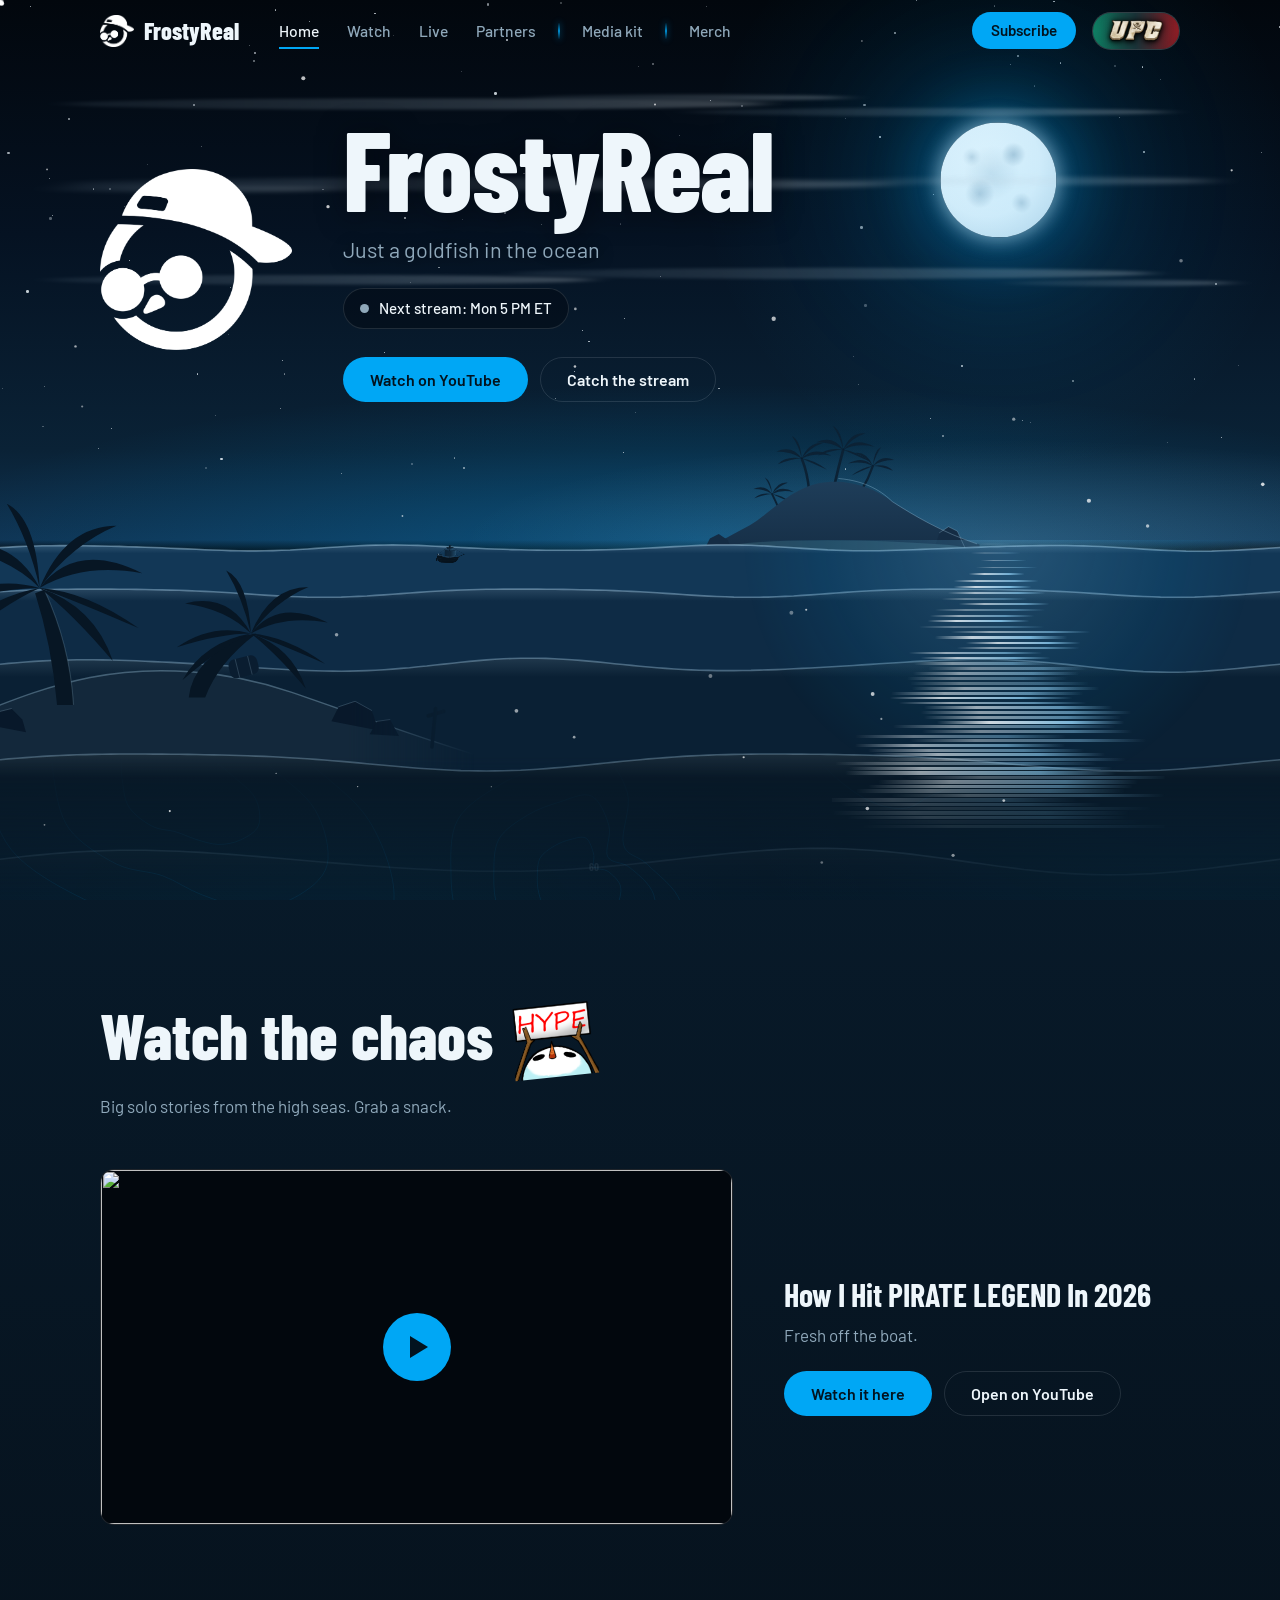
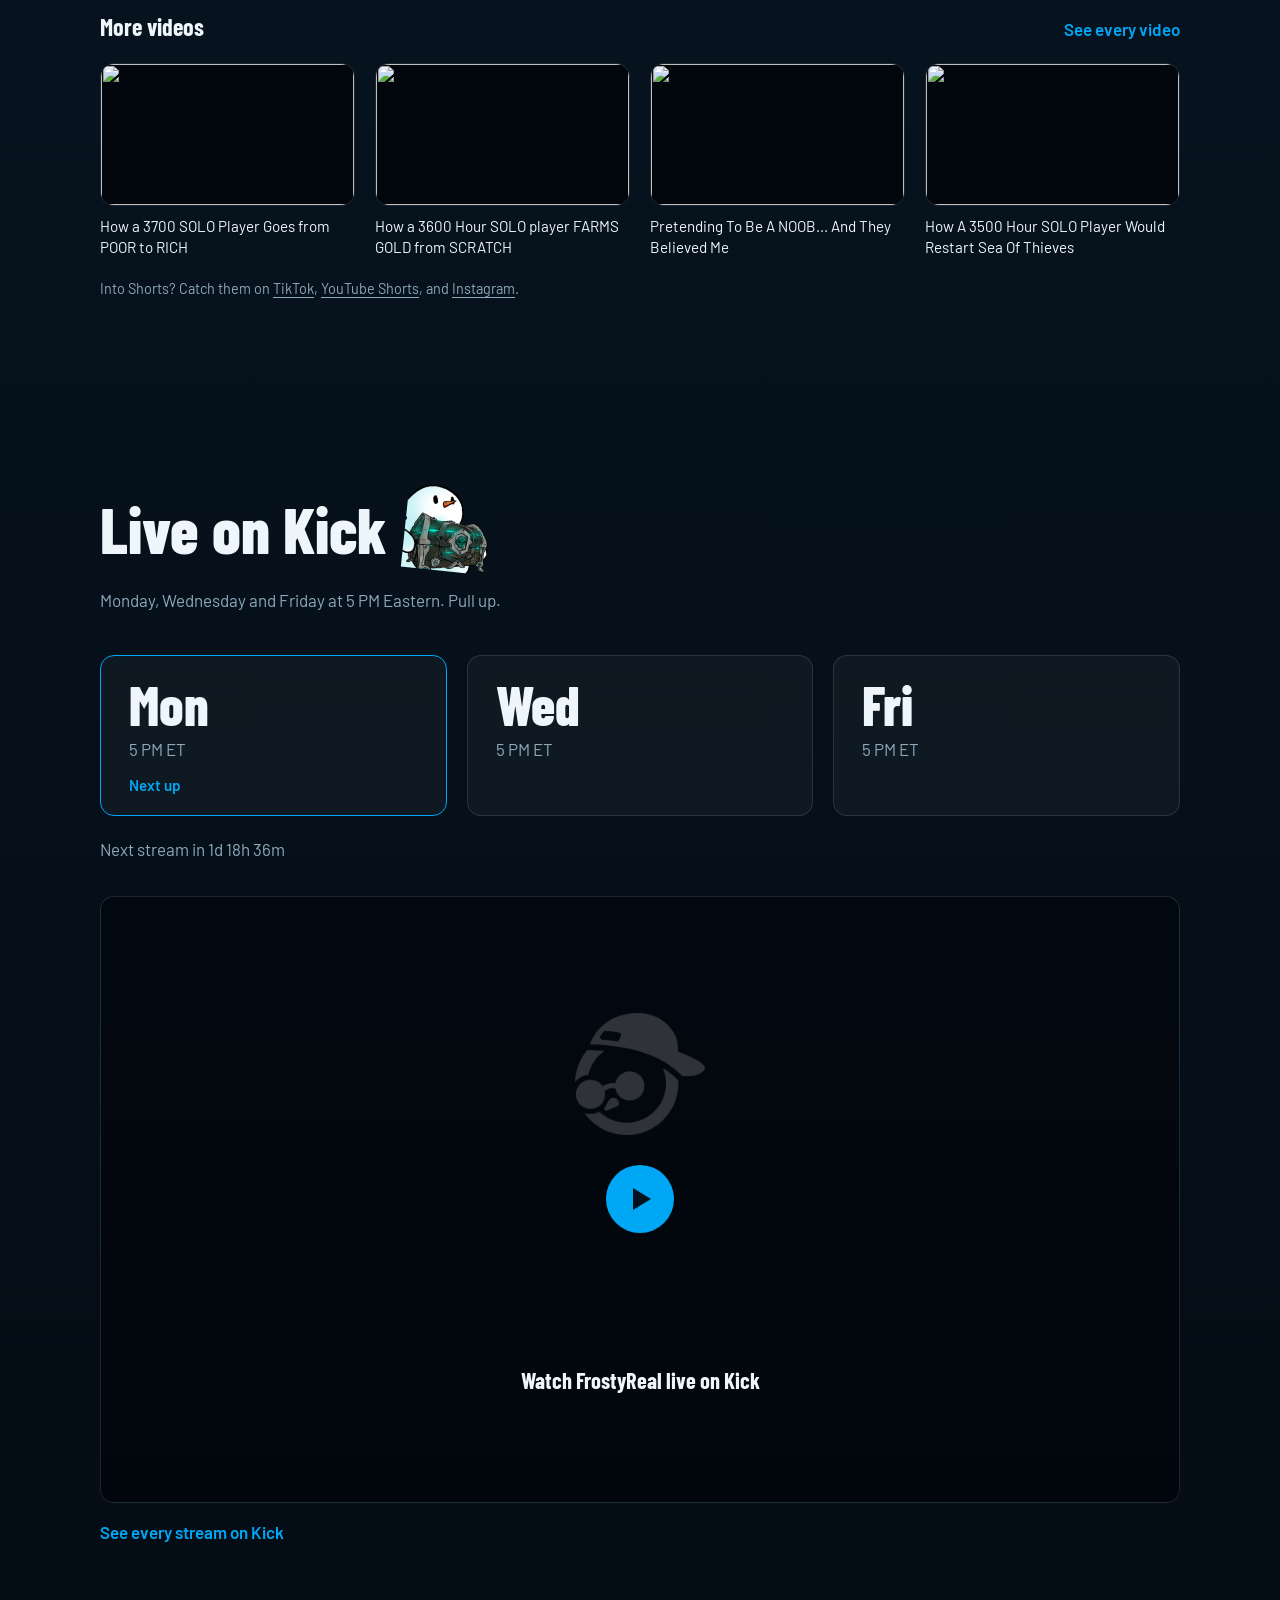
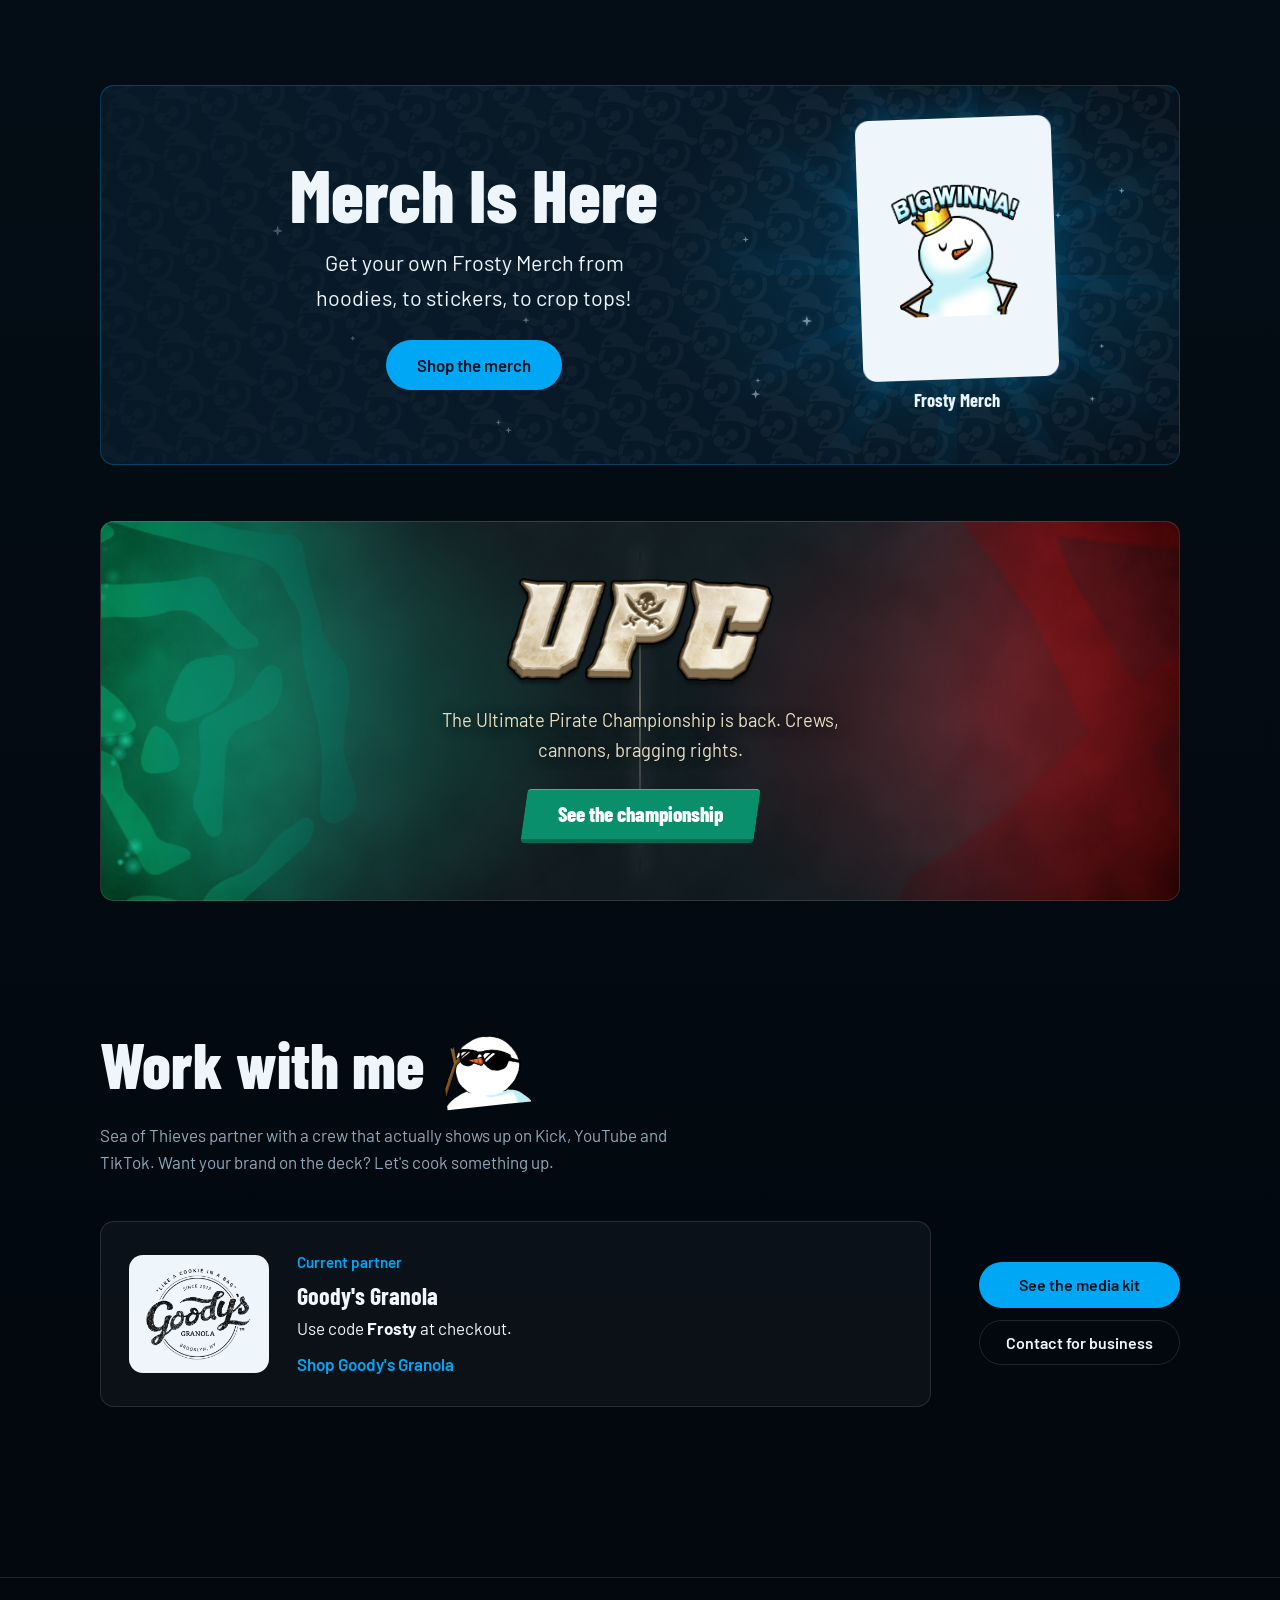
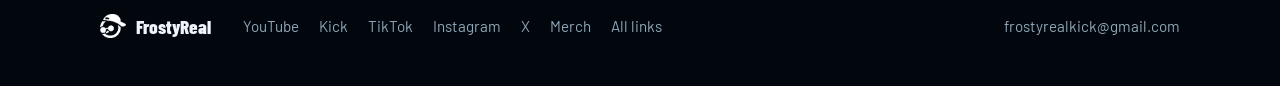
==== commit a0b2c42e: "New website design" ====
--- a/index.html
+++ b/index.html
@@ -4,195 +4,370 @@
   <meta charset="utf-8">
   <meta name="viewport" content="width=device-width, initial-scale=1">
   <title>FrostyReal | Sea of Thieves stories</title>
-  <meta name="description" content="Long-form Sea of Thieves stories from FrostyReal, a solo player with thousands of hours at sea. Watch videos, catch the live stream, or work with me.">
+  <meta name="description" content="Long-form Sea of Thieves stories from FrostyReal, a solo player with thousands of hours at sea. Watch videos, catch the live stream, grab merch, or work with me.">
   <meta property="og:title" content="FrostyReal">
   <meta property="og:description" content="Long-form Sea of Thieves stories from a solo player.">
-  <meta property="og:image" content="images/banner.jpg">
+  <meta property="og:url" content="https://frostyreal.com/">
+  <link rel="canonical" href="https://frostyreal.com/">
+  <meta property="og:image" content="https://frostyreal.com/images/og-frostyreal.jpg">
+  <meta property="og:image:width" content="1200">
+  <meta property="og:image:height" content="630">
+  <meta name="twitter:card" content="summary_large_image">
+  <meta name="twitter:image" content="https://frostyreal.com/images/og-frostyreal.jpg">
   <link rel="icon" href="images/favicon.png">
+  <link rel="apple-touch-icon" href="images/favicon.png">
+  <meta name="theme-color" content="#02070d">
+  <link rel="preconnect" href="https://imgproxy.fourthwall.dev">
+  <link rel="preconnect" href="https://storefront-api.fourthwall.com" crossorigin>
+  <link rel="preconnect" href="https://i.ytimg.com">
   <link rel="preconnect" href="https://fonts.googleapis.com">
   <link rel="preconnect" href="https://fonts.gstatic.com" crossorigin>
-  <link href="https://fonts.googleapis.com/css2?family=Barlow+Condensed:wght@600;700;800&family=Barlow:wght@400;500;600&display=swap" rel="stylesheet">
-  <link rel="stylesheet" href="style.css">
+  <link href="https://fonts.googleapis.com/css2?family=Barlow+Condensed:wght@700;800&family=Barlow:wght@400;500;600&display=swap" rel="stylesheet">
+  <link rel="stylesheet" href="home.css">
+  <link rel="stylesheet" href="sea.css">
 </head>
 <body>
+  <a class="skip-link" href="#top">Skip to content</a>
   <canvas id="snow" aria-hidden="true"></canvas>
 
-  <header class="nav">
-    <a class="nav-brand" href="index.html#top" aria-label="FrostyReal home">
-      <img src="images/logo-white.png" alt="" width="34" height="32">
-      <span>FrostyReal</span>
-    </a>
-    <nav class="nav-links" aria-label="Main">
-      <a href="index.html#about">About</a>
-      <a href="index.html#videos">Videos</a>
-      <a href="index.html#clips">Clips</a>
-      <a href="index.html#live">Live</a>
-      <a href="index.html#partners">Partners</a>
-      <span class="nav-sep" aria-hidden="true"></span>
-      <a href="media-kit.html">Media kit</a>
-      <span class="nav-sep" aria-hidden="true"></span>
-      <a href="merch.html">Merch</a>
-    </nav>
-    <a class="btn btn-small" href="https://www.youtube.com/@frostyreallive?sub_confirmation=1" target="_blank" rel="noopener">Subscribe</a>
-    <a class="upc-tab" href="upc.html"><span class="upc-long">Ultimate Pirate Championship</span><span class="upc-short">UPC</span></a>
+  <!-- "Going deeper" background: depth contours, light pools and occasional sea life (whale, fish school, shark, turtle, jellyfish) (see home.js and home.css) -->
+  <div class="deep" id="deep" aria-hidden="true">
+    <div class="deep__pools" id="deep-pools"></div>
+    <svg class="deep__contours" id="deep-contours" width="100%" height="100%" focusable="false">
+      <g id="deep-pat"></g>
+    </svg>
+    <div class="deep__life" id="deep-life"></div>
+  </div>
+
+  <header class="top-bar" id="top-bar">
+    <div class="top-bar__inner">
+      <a class="brand" href="#top" aria-label="FrostyReal home">
+        <img src="images/logo-white.png" alt="" height="32">
+        <span>FrostyReal</span>
+      </a>
+      <a class="live-badge" id="live-badge" href="https://kick.com/frostyreal" target="_blank" rel="noopener" aria-label="FrostyReal is live on Kick now" data-goatcounter-click="live-badge" data-goatcounter-title="LIVE badge" hidden><span class="live-badge__dot" aria-hidden="true"></span><span>LIVE<span class="live-badge__long"> on Kick</span></span></a>
+      <nav class="tabs" aria-label="Main">
+        <a href="#top" data-section="top">Home</a>
+        <a href="#watch" data-section="watch">Watch</a>
+        <a href="#live" data-section="live">Live</a>
+        <a href="#partners" data-section="partners">Partners</a>
+        <span class="tabs__sep" aria-hidden="true"></span>
+        <a href="media-kit.html" data-goatcounter-click="nav-media-kit">Media kit</a>
+        <span class="tabs__sep" aria-hidden="true"></span>
+        <a href="merch.html" data-goatcounter-click="nav-merch">Merch</a>
+      </nav>
+      <a class="pill pill--primary pill--sm top-bar__sub" data-goatcounter-click="subscribe" href="https://www.youtube.com/@frostyreallive?sub_confirmation=1" target="_blank" rel="noopener">Subscribe</a>
+      <a class="upc-pill" href="upc.html" data-goatcounter-click="nav-upc"><span class="upc-pill__glow" aria-hidden="true"></span><span class="upc-pill__embers" aria-hidden="true"><i style="--x:10%;--d:2.6s;--dl:-.4s"></i><i style="--x:22%;--d:3.4s;--dl:-1.9s"></i><i style="--x:33%;--d:2.9s;--dl:-1.1s"></i><i style="--x:44%;--d:3.8s;--dl:-2.7s"></i><i class="r" style="--x:56%;--d:3.1s;--dl:-.9s"></i><i class="r" style="--x:67%;--d:2.7s;--dl:-2.2s"></i><i class="r" style="--x:79%;--d:3.6s;--dl:-1.4s"></i><i class="r" style="--x:90%;--d:3s;--dl:-2.9s"></i></span><img src="images/upc-wordmark.png" alt="Ultimate Pirate Championship" height="22"></a>
+    </div>
   </header>
 
-  <main id="top">
+  <main id="top" tabindex="-1">
+    <!-- Hero -->
     <section class="hero">
-      <div class="hero-inner">
-        <img class="hero-logo" src="images/logo-white.png" alt="FrostyReal logo" width="300" height="282">
-        <div class="hero-copy">
+      <div class="scene" aria-hidden="true">
+        <div class="scene__sky"></div>
+        <div class="scene__stars" id="sea-stars"></div>
+        <div class="scene__moon"></div>
+        <div class="cloud" style="--top:8%;--h:clamp(50px,8vh,90px);--dur:110s;--dir:normal">
+          <svg viewBox="0 0 1600 90" preserveAspectRatio="none" focusable="false">
+            <defs>
+              <linearGradient id="sc1" x1="0" x2="1" y1="0" y2="0"><stop offset="0" stop-color="#8fa8ba" stop-opacity=".45"/><stop offset=".7" stop-color="#cfe3ef" stop-opacity=".8"/><stop offset="1" stop-color="#eef6fb" stop-opacity="1"/></linearGradient>
+              <filter id="sb1" x="-10%" y="-200%" width="120%" height="500%"><feGaussianBlur stdDeviation="9 2"/></filter>
+            </defs>
+            <g filter="url(#sb1)"><g id="scg1"><ellipse cx="260" cy="40" rx="220" ry="7" fill="url(#sc1)"/><ellipse cx="580" cy="50" rx="150" ry="5" fill="url(#sc1)"/><ellipse cx="430" cy="32" rx="100" ry="4" fill="url(#sc1)"/></g><use href="#scg1" x="800"/></g>
+          </svg>
+        </div>
+        <div class="cloud" style="--top:27%;--h:clamp(50px,8vh,90px);--dur:80s;--dir:reverse">
+          <svg viewBox="0 0 1600 90" preserveAspectRatio="none" focusable="false">
+            <defs>
+              <linearGradient id="sc2" x1="0" x2="1" y1="0" y2="0"><stop offset="0" stop-color="#8fa8ba" stop-opacity=".45"/><stop offset=".7" stop-color="#cfe3ef" stop-opacity=".8"/><stop offset="1" stop-color="#eef6fb" stop-opacity="1"/></linearGradient>
+              <filter id="sb2" x="-10%" y="-200%" width="120%" height="500%"><feGaussianBlur stdDeviation="8 2"/></filter>
+            </defs>
+            <g filter="url(#sb2)"><g id="scg2"><ellipse cx="200" cy="46" rx="170" ry="6" fill="url(#sc2)"/><ellipse cx="520" cy="38" rx="200" ry="7" fill="url(#sc2)"/><ellipse cx="700" cy="50" rx="70" ry="4" fill="url(#sc2)"/></g><use href="#scg2" x="800"/></g>
+          </svg>
+        </div>
+        <div class="cloud" style="--top:16.5%;--h:clamp(50px,8vh,90px);--dur:95s;--dir:normal">
+          <svg viewBox="0 0 1600 90" preserveAspectRatio="none" focusable="false">
+            <defs>
+              <linearGradient id="sc3" x1="0" x2="1" y1="0" y2="0"><stop offset="0" stop-color="#8fa8ba" stop-opacity=".45"/><stop offset=".7" stop-color="#cfe3ef" stop-opacity=".8"/><stop offset="1" stop-color="#eef6fb" stop-opacity="1"/></linearGradient>
+              <filter id="sb3" x="-10%" y="-200%" width="120%" height="500%"><feGaussianBlur stdDeviation="10 2.5"/></filter>
+            </defs>
+            <g filter="url(#sb3)"><g id="scg3"><ellipse cx="300" cy="44" rx="260" ry="8" fill="url(#sc3)"/><ellipse cx="640" cy="40" rx="120" ry="5" fill="url(#sc3)"/><ellipse cx="120" cy="50" rx="90" ry="4" fill="url(#sc3)"/></g><use href="#scg3" x="800"/></g>
+          </svg>
+        </div>
+        <div class="island island--far"><svg viewBox="0 -30 380 176" preserveAspectRatio="xMidYMax meet" focusable="false">
+          <defs>
+            <linearGradient id="fi-g" x1="0" x2="0" y1="0" y2="1"><stop offset="0" stop-color="#1e3d59"/><stop offset="1" stop-color="#162f47"/></linearGradient>
+            <g id="fi-crown"><path d="M0 0 Q16 -18 42 -4 Q18 -9 0 0Z"/><path d="M0 0 Q10 -24 30 -22 Q12 -16 0 0Z"/><path d="M0 0 Q-14 -20 -36 -10 Q-14 -10 0 0Z"/><path d="M0 0 Q-22 -4 -34 8 Q-14 0 0 0Z"/><path d="M0 0 Q18 2 36 16 Q14 6 0 0Z"/><path d="M0 0 Q-2 -26 -14 -32 Q-4 -18 0 0Z"/></g>
+          </defs>
+          <g fill="none" stroke="#0c2235" stroke-linecap="round">
+            <path d="M150 66 Q148 42 140 22" stroke-width="3.4"/>
+            <path d="M184 58 Q190 32 196 10" stroke-width="3.6"/>
+            <path d="M220 66 Q230 50 236 32" stroke-width="3"/>
+            <path d="M114 102 Q108 86 100 70" stroke-width="2.6"/>
+          </g>
+          <g fill="#0c2235">
+            <use href="#fi-crown" transform="translate(140 22) scale(.95)"/>
+            <use href="#fi-crown" transform="translate(196 10)"/>
+            <use href="#fi-crown" transform="translate(236 32) scale(-.8 .8)"/>
+            <use href="#fi-crown" transform="translate(100 70) scale(.7)"/>
+          </g>
+          <path fill="url(#fi-g)" d="M0 146 C20 140 40 128 70 112 C95 98 120 66 160 56 C200 48 235 60 262 80 C290 98 330 122 380 138 L380 146 Z"/>
+          <path fill="#142c44" d="M8 146 L16 130 L28 124 L40 132 L46 146Z"/>
+          <path fill="#142c44" d="M318 146 L326 122 L338 114 L350 120 L362 146Z"/>
+          <path fill="#27495f" d="M0 146 C40 138 80 134 120 133 C190 131 260 133 330 138 C355 140 370 143 380 146Z"/>
+          <path fill="none" stroke="#bee6ff" stroke-opacity=".3" stroke-width="1.3" stroke-linecap="round" stroke-linejoin="round" d="M190 49 C228 52 250 68 262 80 C290 98 330 122 376 137"/>
+          <path fill="none" stroke="#bee6ff" stroke-opacity=".28" stroke-width="1.1" stroke-linecap="round" d="M326 122 L338 114 L350 120 L360 142"/>
+        </svg></div>
+        <div class="scene__water">
+          <div class="wave" style="--t:-3px;--h:16px;--fill:#123756;--crest:.34;--dur:75s;--dir:normal;--bobdur:7s;--bob:1px">
+            <div class="wave__track">
+              <svg viewBox="0 0 1200 16" preserveAspectRatio="none" focusable="false"><path d="M0 10 q30 -6 60 0 t60 0 t60 0 t60 0 t60 0 t60 0 t60 0 t60 0 t60 0 t60 0 t60 0 t60 0 t60 0 t60 0 t60 0 t60 0 t60 0 t60 0 t60 0 t60 0 V16 H0 Z"/><path class="crest" d="M0 10 q30 -6 60 0 t60 0 t60 0 t60 0 t60 0 t60 0 t60 0 t60 0 t60 0 t60 0 t60 0 t60 0 t60 0 t60 0 t60 0 t60 0 t60 0 t60 0 t60 0 t60 0"/></svg>
+              <div class="wave__body"></div>
+            </div>
+          </div>
+          <div class="wave" style="--t:10%;--h:22px;--fill:#0e2b45;--crest:.30;--dur:58s;--dir:reverse;--bobdur:6s;--bob:1px">
+            <div class="wave__track">
+              <svg viewBox="0 0 1200 22" preserveAspectRatio="none" focusable="false"><path d="M0 12 q50 -10 100 0 t100 0 t100 0 t100 0 t100 0 t100 0 t100 0 t100 0 t100 0 t100 0 t100 0 t100 0 V22 H0 Z"/><path class="crest" d="M0 12 q50 -10 100 0 t100 0 t100 0 t100 0 t100 0 t100 0 t100 0 t100 0 t100 0 t100 0 t100 0 t100 0"/></svg>
+              <div class="wave__body"></div>
+            </div>
+          </div>
+          <div class="wave" style="--t:28%;--h:30px;--fill:#0a2034;--crest:.26;--dur:44s;--dir:normal;--bobdur:7.5s;--bob:1.5px">
+            <div class="wave__track">
+              <svg viewBox="0 0 1200 30" preserveAspectRatio="none" focusable="false"><path d="M0 16 q75 -14 150 0 t150 0 t150 0 t150 0 t150 0 t150 0 t150 0 t150 0 V30 H0 Z"/><path class="crest" d="M0 16 q75 -14 150 0 t150 0 t150 0 t150 0 t150 0 t150 0 t150 0 t150 0"/></svg>
+              <div class="wave__body"></div>
+            </div>
+          </div>
+          <div class="ship" id="sea-ship"><div class="ship__rock"><svg viewBox="-44 0 284 154" focusable="false">
+            <defs>
+              <linearGradient id="sh-sail" x1="0" x2="1" y1="0" y2="0"><stop offset="0" stop-color="#0c2236"/><stop offset=".55" stop-color="#10283d"/><stop offset="1" stop-color="#1f4968"/></linearGradient>
+              <radialGradient id="sh-glow"><stop offset="0" stop-color="#dcf0ff" stop-opacity=".8"/><stop offset=".4" stop-color="#dcf0ff" stop-opacity=".25"/><stop offset="1" stop-color="#dcf0ff" stop-opacity="0"/></radialGradient>
+            </defs>
+            <g class="ship__wake" fill="none" stroke="#eef6fb" stroke-linecap="round">
+              <path d="M16 150 Q-8 154 -36 151" stroke-width="1.6"/>
+              <path d="M22 153 Q0 158 -26 156" stroke-width="1.2"/>
+              <path d="M30 154 Q10 150 -14 146" stroke-width="1"/>
+              <path d="M170 150 Q190 152 212 148" stroke-width="1.4"/>
+              <path d="M150 153 Q172 156 192 154" stroke-width="1"/>
+            </g>
+            <g fill="none" stroke="#06121d" stroke-linecap="round">
+              <path d="M112 108 V10" stroke-width="4"/>
+              <path d="M186 100 L232 78" stroke-width="3.2"/>
+              <path d="M232 78 L112 18 M190 98 L113 50 M112 14 L16 90" stroke-width=".8"/>
+              <path d="M14 96 V88 M26 96 V88 M38 96 V88 M50 96 V88 M14 88 H52" stroke-width="1.6"/>
+            </g>
+            <path fill="#06121d" d="M104 22 L106 14 H118 L120 22 Z"/>
+            <path fill="#0b1f31" stroke="#bee6ff" stroke-opacity=".3" stroke-width=".7" d="M112 9 Q122 5 135 10 Q124 12 112 16 Z"/>
+            <path fill="url(#sh-sail)" d="M88 28 L90 43 Q112 49 138 43 L140 28 Q114 34 88 28Z"/>
+            <path fill="none" stroke="#bee6ff" stroke-opacity=".35" stroke-width=".8" stroke-linecap="round" d="M140 28 L138 43 Q112 49 90 43"/>
+            <path fill="url(#sh-sail)" d="M72 49 L74 98 Q112 109 152 98 C167 84 165 62 154 49 Q112 56 72 49Z"/>
+            <path fill="none" stroke="#bee6ff" stroke-opacity=".12" stroke-width=".8" d="M100 54 Q98 78 100 104 M124 54 Q126 78 124 103"/>
+            <path fill="none" stroke="#bee6ff" stroke-opacity=".35" stroke-width="1" stroke-linecap="round" d="M154 49 C165 62 167 84 152 98 Q112 109 74 98"/>
+            <path fill="none" stroke="#06121d" stroke-width="2.6" stroke-linecap="round" d="M86 28 H142 M70 49 H156"/>
+            <path fill="#06121d" d="M14 112 L5 123 L8 144 L17 136 Z"/>
+            <path fill="#06121d" d="M14 96 L58 96 L58 106 Q100 112 140 106 Q168 102 190 98 Q186 122 172 136 Q156 150 130 152 L48 152 Q24 148 16 124 Q12 108 14 96 Z"/>
+            <path fill="none" stroke="#bee6ff" stroke-opacity=".1" stroke-width=".8" d="M20 118 Q90 128 178 112 M24 132 Q90 142 166 128 M34 144 Q90 150 142 146"/>
+            <path fill="none" stroke="#bee6ff" stroke-opacity=".35" stroke-width="1" stroke-linecap="round" stroke-linejoin="round" d="M14 96 H58 L58 106 Q100 112 140 106 Q168 102 190 98 Q186 122 172 136"/>
+            <circle cx="24" cy="85" r="8" fill="url(#sh-glow)"/>
+            <circle cx="24" cy="85" r="1.7" fill="rgba(220,240,255,.9)"/>
+          </svg></div></div>
+          <div class="island island--near"><svg viewBox="0 0 560 400" preserveAspectRatio="xMinYMax meet" focusable="false">
+            <defs>
+              <g id="ni-crown"><path d="M0 0 Q20 -26 56 -8 Q24 -14 0 0Z"/><path d="M0 0 Q14 -34 42 -34 Q18 -24 0 0Z"/><path d="M0 0 Q-16 -30 -48 -22 Q-18 -18 0 0Z"/><path d="M0 0 Q-28 -8 -54 10 Q-22 0 0 0Z"/><path d="M0 0 Q26 2 54 22 Q22 8 0 0Z"/><path d="M0 0 Q-2 -38 -18 -46 Q-6 -26 0 0Z"/><path d="M0 0 Q-34 6 -50 34 Q-22 10 0 0Z"/><path d="M0 0 Q30 10 40 40 Q18 14 0 0Z"/></g>
+            </defs>
+            <path fill="#13283b" d="M0 262 C34 250 80 228 140 216 C210 202 290 208 360 232 C430 256 500 282 560 300 V400 H0 Z"/>
+            <path fill="none" stroke="#bee6ff" stroke-opacity=".3" stroke-width="1.6" stroke-linecap="round" d="M0 262 C34 250 80 228 140 216 C210 202 290 208 360 232 C430 256 500 282 560 300"/>
+            <g class="ni-p2">
+              <path fill="#071624" d="M248 238 Q252 196 310 170 L322 168 Q280 200 266 238 Z"/>
+              <use href="#ni-crown" fill="#071624" transform="translate(316 168) scale(1.5)"/>
+            </g>
+            <g class="ni-p1">
+              <path fill="#071624" d="M104 246 Q98 180 80 124 L90 120 Q118 180 122 246 Z"/>
+              <path fill="none" stroke="#bee6ff" stroke-opacity=".18" stroke-width="1.2" d="M122 246 Q118 180 90 120"/>
+              <use href="#ni-crown" fill="#071624" transform="translate(85 118) scale(2)"/>
+            </g>
+            <g fill="#08182a">
+              <path d="M404 264 L412 248 L430 242 L448 252 L456 274 Z"/>
+              <path d="M446 278 L454 264 L468 262 L478 280 Z"/>
+              <path d="M30 268 L38 254 L54 250 L66 262 L70 276 Z"/>
+            </g>
+            <path fill="none" stroke="#bee6ff" stroke-opacity=".22" stroke-width="1" stroke-linecap="round" d="M412 248 L430 242 L448 252 M454 264 L468 262 M38 254 L54 250"/>
+            <g transform="translate(290 198) rotate(-14)"><rect width="32" height="21" rx="7" fill="#0a1d30"/><path d="M9 0 V21 M23 0 V21" stroke="#bee6ff" stroke-opacity=".18"/></g>
+            <path fill="none" stroke="#071624" stroke-width="4" stroke-linecap="round" d="M514 292 L518 250 M510 258 L527 253"/>
+          </svg></div>
+          <div class="wave" style="--t:52%;--h:40px;--fill:#081826;--crest:.22;--dur:31s;--dir:reverse;--bobdur:5.5s;--bob:1.5px">
+            <div class="wave__track">
+              <svg viewBox="0 0 1200 40" preserveAspectRatio="none" focusable="false"><path d="M0 20 q100 -20 200 0 t200 0 t200 0 t200 0 t200 0 t200 0 V40 H0 Z"/><path class="crest" d="M0 20 q100 -20 200 0 t200 0 t200 0 t200 0 t200 0 t200 0"/></svg>
+              <div class="wave__body"></div>
+            </div>
+          </div>
+          <div class="wave" style="--t:76%;--h:54px;--fill:#06121d;--crest:.18;--dur:24s;--dir:normal;--bobdur:6.5s;--bob:2px">
+            <div class="wave__track">
+              <svg viewBox="0 0 1200 54" preserveAspectRatio="none" focusable="false"><path d="M0 26 q150 -28 300 0 t300 0 t300 0 t300 0 V54 H0 Z"/><path class="crest" d="M0 26 q150 -28 300 0 t300 0 t300 0 t300 0"/></svg>
+              <div class="wave__body"></div>
+            </div>
+          </div>
+        </div>
+        <div class="scene__glow"></div>
+        <div class="scene__glitter" id="sea-glitter"></div>
+        <div class="scene__gulls" id="sea-gulls"></div>
+      </div>
+      <div class="wrap hero__inner">
+        <img class="hero__logo" src="images/logo-white.png" alt="FrostyReal logo">
+        <div class="hero__copy">
           <h1>FrostyReal</h1>
-          <p class="hero-tag">Just a goldfish in the ocean</p>
-          <div class="hero-actions">
-            <a class="btn" href="https://www.youtube.com/@frostyreallive" target="_blank" rel="noopener">Watch on YouTube</a>
-            <a class="btn btn-ghost" href="#live">Catch the stream</a>
-          </div>
-        </div>
-      </div>
-      <svg class="hills" viewBox="0 0 1440 220" preserveAspectRatio="none" aria-hidden="true">
-        <path class="hill-back" d="M0 120 C 220 60 420 70 640 120 C 860 170 1080 150 1440 70 L1440 220 L0 220 Z"/>
-        <path class="hill-front" d="M0 170 C 260 110 520 120 760 160 C 1000 200 1200 170 1440 130 L1440 220 L0 220 Z"/>
-      </svg>
-    </section>
-
-    <section id="about" class="section section-about">
-      <div class="wrap about-grid">
-        <div>
-          <h2>About me</h2>
-          <p class="about-lead reveal">A Sea of Thieves partner across Kick, YouTube, and TikTok, bringing fun back to gaming.</p>
-          <p class="about-text reveal">I make content that's entertaining, comedic, and relatable for everyone, not just people who play the game.</p>
-          <p class="about-text reveal">Most of my videos are long, story-driven looks at playing solo, from gold farming to the grind to Pirate Legend.</p>
-        </div>
-        <div class="schedule reveal" id="schedule">
-          <h3>Live schedule</h3>
-          <ul class="schedule-days">
-            <li data-day="1">Monday</li>
-            <li data-day="3">Wednesday</li>
-            <li data-day="5">Friday</li>
-          </ul>
-          <p class="schedule-time">5 PM Eastern</p>
-          <p class="schedule-next" id="next-stream" aria-live="polite"></p>
-          <p class="schedule-where">Live on <a href="https://kick.com/frostyreal" target="_blank" rel="noopener">Kick</a>, <a href="https://www.youtube.com/@frostyreallive" target="_blank" rel="noopener">YouTube</a> and <a href="https://www.tiktok.com/@.frostyreal" target="_blank" rel="noopener">TikTok</a>.</p>
-        </div>
-      </div>
-    </section>
-
-    <section id="videos" class="section">
-      <div class="wrap">
-        <h2>Latest YouTube videos</h2>
-        <p class="lead">Long-form stories about playing Sea of Thieves solo, and what it takes to get ahead.</p>
-
-        <div class="featured">
-          <div class="embed player" data-embed="https://www.youtube-nocookie.com/embed/e-QJw6BJbkQ" data-open="https://www.youtube.com/watch?v=e-QJw6BJbkQ" data-thumb="https://i.ytimg.com/vi/e-QJw6BJbkQ/maxresdefault.jpg" data-title="How I Hit PIRATE LEGEND In 2026"></div>
-          <div class="featured-text">
-            <h3>How I Hit PIRATE LEGEND In 2026</h3>
-            <p>My newest video. Press play to watch it here, or open it on YouTube.</p>
-            <a class="btn btn-ghost" href="https://www.youtube.com/watch?v=e-QJw6BJbkQ" target="_blank" rel="noopener">Open on YouTube</a>
-          </div>
-        </div>
-
-        <ul class="video-grid">
-          <li><a href="https://www.youtube.com/watch?v=NNKyi9a35sY" target="_blank" rel="noopener"><img loading="lazy" src="https://i.ytimg.com/vi/NNKyi9a35sY/hqdefault.jpg" alt=""><span>How a 3700 SOLO Player Goes from POOR to RICH</span></a></li>
-          <li><a href="https://www.youtube.com/watch?v=HG5UmndyztY" target="_blank" rel="noopener"><img loading="lazy" src="https://i.ytimg.com/vi/HG5UmndyztY/hqdefault.jpg" alt=""><span>How a 3600 Hour SOLO player FARMS GOLD from SCRATCH</span></a></li>
-          <li><a href="https://www.youtube.com/watch?v=TRUDuoTgEMI" target="_blank" rel="noopener"><img loading="lazy" src="https://i.ytimg.com/vi/TRUDuoTgEMI/hqdefault.jpg" alt=""><span>Pretending To Be A NOOB... And They Believed Me</span></a></li>
-          <li><a href="https://www.youtube.com/watch?v=NWyEOsBG5Es" target="_blank" rel="noopener"><img loading="lazy" src="https://i.ytimg.com/vi/NWyEOsBG5Es/hqdefault.jpg" alt=""><span>How A 3500 Hour SOLO Player Would Restart Sea Of Thieves</span></a></li>
-          <li><a href="https://www.youtube.com/watch?v=kzwwMlRRg44" target="_blank" rel="noopener"><img loading="lazy" src="https://i.ytimg.com/vi/kzwwMlRRg44/hqdefault.jpg" alt=""><span>Sea of Thieves' Most Underrated Playstyle</span></a></li>
+          <p class="hero__tag">Just a goldfish in the ocean</p>
+          <a class="chip" href="#live"><i class="chip__dot" aria-hidden="true"></i><span id="chip-text" aria-live="polite">Next stream: Mon 5 PM ET</span></a>
+          <div class="btn-row">
+            <a class="pill pill--primary" href="https://www.youtube.com/@frostyreallive" target="_blank" rel="noopener" data-goatcounter-click="hero-watch-youtube">Watch on YouTube</a>
+            <a class="pill pill--outline" href="#live" data-goatcounter-click="hero-catch-stream">Catch the stream</a>
+          </div>
+        </div>
+      </div>
+    </section>
+
+    <!-- Watch -->
+    <section class="section" id="watch">
+      <div class="wrap">
+        <div class="heading-row">
+          <h2>Watch the chaos</h2>
+          <img class="sticker sticker--l" src="images/emote-hype.png" alt="">
+        </div>
+        <p class="lead">Big solo stories from the high seas. Grab a snack.</p>
+
+        <div class="watch-feature">
+          <div class="media media--wide" id="watch-featured"></div>
+          <div class="watch-feature__copy">
+            <h3 class="watch-feature__title" id="watch-title"></h3>
+            <p class="watch-feature__line" id="watch-line"></p>
+            <div class="btn-row">
+              <button type="button" class="pill pill--primary" id="watch-play">Watch it here</button>
+              <a class="pill pill--outline" id="watch-open" target="_blank" rel="noopener">Open on YouTube</a>
+            </div>
+          </div>
+        </div>
+
+        <div class="more-head">
+          <h3>More videos</h3>
+          <a class="text-link" href="https://www.youtube.com/@frostyreallive/videos" target="_blank" rel="noopener">See every video</a>
+        </div>
+        <ul class="video-list" id="video-list"></ul>
+        <p class="shorts-note">Into Shorts? Catch them on <a href="https://www.tiktok.com/@.frostyreal" target="_blank" rel="noopener">TikTok</a>, <a href="https://www.youtube.com/@frostyreallive/shorts" target="_blank" rel="noopener">YouTube Shorts</a>, and <a href="https://www.instagram.com/frostyreallive/" target="_blank" rel="noopener">Instagram</a>.</p>
+      </div>
+    </section>
+
+    <!-- Live -->
+    <section class="section" id="live">
+      <div class="wrap">
+        <div class="heading-row">
+          <h2>Live on Kick</h2>
+          <img class="sticker sticker--r" src="images/emote-chest.png" alt="">
+        </div>
+        <p class="lead">Monday, Wednesday and Friday at 5 PM Eastern. Pull up.</p>
+
+        <ul class="days" id="days">
+          <li class="day" data-day="1"><span class="day__name">Mon</span><span class="day__time">5 PM ET</span><span class="day__flag"></span></li>
+          <li class="day" data-day="3"><span class="day__name">Wed</span><span class="day__time">5 PM ET</span><span class="day__flag"></span></li>
+          <li class="day" data-day="5"><span class="day__name">Fri</span><span class="day__time">5 PM ET</span><span class="day__flag"></span></li>
         </ul>
-        <p class="more"><a href="https://www.youtube.com/@frostyreallive/videos" target="_blank" rel="noopener">See every video on YouTube</a></p>
-      </div>
-    </section>
-
-    <section id="clips" class="section section-alt">
-      <div class="wrap">
-        <h2>Clips</h2>
-        <p class="lead">My most-watched Shorts, biggest first.</p>
-        <div id="clip-grid" class="clip-grid"></div>
-        <p class="more"><a href="https://www.youtube.com/@frostyreallive/shorts" target="_blank" rel="noopener">Watch all Shorts on YouTube</a></p>
-      </div>
-    </section>
-
-    <section id="live" class="section">
-      <div class="wrap">
-        <h2>Live on Kick</h2>
-        <p class="lead">I stream Monday, Wednesday and Friday at 5 PM Eastern. Watch live when I'm on, or catch my latest stream when I'm not.</p>
-
-        <div id="kick-box" class="kick-box">
-          <div class="embed player player-live" data-embed="https://player.kick.com/frostyreal" data-open="https://kick.com/frostyreal" data-title="Watch FrostyReal live on Kick"></div>
-        </div>
-        <p class="more"><a href="https://kick.com/frostyreal/videos" target="_blank" rel="noopener">See every stream on Kick</a></p>
-      </div>
-    </section>
-
-    <section id="partners" class="section section-partner">
-      <div class="wrap">
-        <h2>Partners</h2>
-        <p class="lead">The brands I work with, and how you can work with me.</p>
-
-        <div class="partner-grid">
-          <article class="sponsor">
-            <div class="sponsor-logo"><img src="images/goodys-logo.png" alt="Goody's Granola, like a cookie in a bag" width="237" height="206"></div>
-            <div class="sponsor-text">
+        <p class="countdown" id="countdown" aria-live="polite"></p>
+
+        <div class="media media--wide kick" id="kick"></div>
+        <p class="after-media"><a class="text-link" href="https://kick.com/frostyreal/videos" target="_blank" rel="noopener">See every stream on Kick</a></p>
+      </div>
+    </section>
+
+    <!-- Merch band -->
+    <section class="band">
+      <div class="wrap">
+        <div class="panel panel--merch" id="merch-panel">
+          <div class="merch-fx" aria-hidden="true">
+            <div class="merch-fx__logos"></div>
+            <div class="merch-fx__rays"></div>
+            <div class="merch-fx__sparkles" id="merch-sparkles"></div>
+            <div class="merch-fx__shine"></div>
+          </div>
+          <div class="merch__copy">
+            <h2 class="h2-sm">Merch Is Here</h2>
+            <p>Get your own Frosty Merch from hoodies, to stickers, to crop tops!</p>
+            <a class="pill pill--primary" href="merch.html" data-goatcounter-click="shop-merch">Shop the merch</a>
+          </div>
+          <div class="showcase" id="merch-showcase">
+            <div class="showcase__stage" id="showcase-stage">
+              <a class="showcase__card" data-pos="0" href="merch.html" aria-label="Frosty merch, shop now"><img class="showcase__emote" src="images/emote-winna.png" alt=""></a>
+            </div>
+            <p class="showcase__name" id="showcase-name" aria-live="polite">Frosty Merch</p>
+            <div class="showcase__dots" id="showcase-dots" hidden></div>
+          </div>
+        </div>
+      </div>
+    </section>
+
+    <!-- UPC band -->
+    <section class="band">
+      <div class="wrap">
+        <div class="panel panel--upc" id="upc-band">
+          <div class="upc-fx upc-fx--smoke-l" aria-hidden="true"></div>
+          <div class="upc-fx upc-fx--smoke-r" aria-hidden="true"></div>
+          <div class="upc-fx upc-fx--seam" aria-hidden="true"></div>
+          <canvas class="upc-fx upc-fx--embers" id="upc-embers" aria-hidden="true"></canvas>
+          <div class="upc-band__content">
+            <img class="upc-mark" src="images/upc-wordmark.png" alt="Ultimate Pirate Championship">
+            <p>The Ultimate Pirate Championship is back. Crews, cannons, bragging rights.</p>
+            <a class="upc-btn" href="upc.html" data-goatcounter-click="see-championship"><span>See the championship</span></a>
+          </div>
+        </div>
+      </div>
+    </section>
+
+    <!-- Partners -->
+    <section class="section" id="partners">
+      <div class="wrap">
+        <div class="heading-row">
+          <h2>Work with me</h2>
+          <img class="sticker sticker--l" src="images/emote-shades.png" alt="">
+        </div>
+        <p class="lead">Sea of Thieves partner with a crew that actually shows up on Kick, YouTube and TikTok. Want your brand on the deck? Let's cook something up.</p>
+
+        <div class="teaser">
+          <article class="panel partner-card">
+            <img class="partner-card__logo" src="images/goodys-logo.png" alt="Goody's Granola, like a cookie in a bag" width="140">
+            <div>
+              <p class="partner-card__tag">Current partner</p>
               <h3>Goody's Granola</h3>
-              <p>My current partner. Brooklyn-made granola that's like a cookie in a bag.</p>
-              <p class="code">Use code <strong>Frosty</strong> at checkout.</p>
-              <a class="btn" href="https://goodysgranola.nyc/?ref=frosty" target="_blank" rel="noopener">Shop Goody's Granola</a>
+              <p>Use code <strong>Frosty</strong> at checkout.</p>
+              <a class="text-link" href="https://goodysgranola.nyc/?ref=frosty" target="_blank" rel="noopener">Shop Goody's Granola</a>
             </div>
           </article>
-
-          <div class="work-with-me">
-            <h3>Work with me</h3>
-            <ul>
-              <li>Sponsored short-form videos</li>
-              <li>Brand mentions in live streams</li>
-              <li>Product placements</li>
-              <li>UGC content for ads</li>
-              <li>Custom collaborations built around your goals</li>
-            </ul>
-            <div class="hero-actions">
-              <a class="btn" href="mailto:frostyrealkick@gmail.com?subject=Business%20inquiry">Contact for business</a>
-              <a class="btn btn-ghost" href="media-kit.html">See the media kit</a>
-            </div>
-          </div>
-        </div>
-      </div>
-    </section>
-
-    <section id="media-kit" class="section">
-      <div class="wrap">
-        <h2>Media kit</h2>
-        <p class="lead">For brands and partners. Current follower counts across every platform, and the full kit with my story and what I offer.</p>
-
-        <dl class="kit-stats kit-stats-wide">
-          <div><dt>TikTok</dt><dd>18.4K</dd></div>
-          <div><dt>YouTube</dt><dd>13.6K</dd></div>
-          <div><dt>Kick</dt><dd>5.4K</dd></div>
-          <div><dt>Instagram</dt><dd>3.3K</dd></div>
-        </dl>
-        <div class="hero-actions">
-          <a class="btn" href="media-kit.html">Open the media kit</a>
-          <a class="btn btn-ghost" href="mailto:frostyrealkick@gmail.com?subject=Business%20inquiry">Contact for business</a>
-        </div>
-        <p class="note">Follower counts were read from each platform on October 1, 2026.</p>
+          <div class="teaser__cta">
+            <a class="pill pill--primary" href="media-kit.html" data-goatcounter-click="see-media-kit">See the media kit</a>
+            <a class="pill pill--outline" href="mailto:frostyrealkick@gmail.com?subject=Business%20inquiry" data-goatcounter-click="contact-business">Contact for business</a>
+          </div>
+        </div>
       </div>
     </section>
   </main>
 
-  <footer class="footer">
-    <div class="wrap footer-inner">
-      <span>FrostyReal</span>
-      <span class="footer-links">
-        <a href="https://www.youtube.com/@frostyreallive" target="_blank" rel="noopener">YouTube</a>
-        <a href="https://kick.com/frostyreal" target="_blank" rel="noopener">Kick</a>
-        <a href="https://www.tiktok.com/@.frostyreal" target="_blank" rel="noopener">TikTok</a>
-        <a href="https://www.instagram.com/frostyreallive/" target="_blank" rel="noopener">Instagram</a>
-        <a href="https://x.com/FrostyRealLive" target="_blank" rel="noopener">X</a>
+  <footer class="foot">
+    <div class="wrap foot__inner">
+      <a class="brand brand--sm" href="#top" aria-label="FrostyReal home">
+        <img src="images/logo-white.png" alt="" height="24">
+        <span>FrostyReal</span>
+      </a>
+      <nav class="foot__links" aria-label="Social">
+        <a href="https://www.youtube.com/@frostyreallive" data-goatcounter-click="footer-youtube" target="_blank" rel="noopener">YouTube</a>
+        <a href="https://kick.com/frostyreal" data-goatcounter-click="footer-kick" target="_blank" rel="noopener">Kick</a>
+        <a href="https://www.tiktok.com/@.frostyreal" data-goatcounter-click="footer-tiktok" target="_blank" rel="noopener">TikTok</a>
+        <a href="https://www.instagram.com/frostyreallive/" data-goatcounter-click="footer-instagram" target="_blank" rel="noopener">Instagram</a>
+        <a href="https://x.com/FrostyRealLive" data-goatcounter-click="footer-x" target="_blank" rel="noopener">X</a>
         <a href="merch.html">Merch</a>
-        <a href="https://linktr.ee/frostyreal" target="_blank" rel="noopener">All links</a>
-      </span>
+        <a href="https://linktr.ee/frostyreal" data-goatcounter-click="footer-all-links" target="_blank" rel="noopener">All links</a>
+      </nav>
+      <a class="foot__mail" href="mailto:frostyrealkick@gmail.com">frostyrealkick@gmail.com</a>
     </div>
   </footer>
 
-  <script src="script.js"></script>
+  <script src="home.js"></script>
+  <script src="sea.js"></script>
 </body>
 </html>
--- a/home.css
+++ b/home.css
@@ -0,0 +1,893 @@
+/* Night sea home page */
+:root {
+  --sky: #0a2236;
+  --sea: #06121d;
+  --abyss: #02070d;
+  --frost: #00a7f5;
+  --frost-dim: #0098e0;
+  --ice: #eef6fb;
+  --mist: #8fa8ba;
+  --rim: rgba(238, 246, 251, 0.12);
+  --glass: rgba(238, 246, 251, 0.04);
+  --display: "Barlow Condensed", "Arial Narrow", sans-serif;
+  --body: "Barlow", system-ui, sans-serif;
+  --r-media: 14px;
+  --r-pill: 999px;
+  --sticker: 84px;
+}
+
+*, *::before, *::after { box-sizing: border-box; }
+
+html {
+  min-height: 100%;
+  background-color: var(--abyss);
+  background-image: linear-gradient(to bottom, var(--sky) 0%, var(--sea) 35%, var(--abyss) 100%);
+  background-repeat: no-repeat;
+  scroll-padding-top: 80px;
+}
+@media (prefers-reduced-motion: no-preference) {
+  html { scroll-behavior: smooth; }
+}
+
+body {
+  margin: 0;
+  min-height: 100%;
+  background: transparent;
+  color: var(--ice);
+  font-family: var(--body);
+  font-size: 1.0625rem;
+  line-height: 1.6;
+  -webkit-font-smoothing: antialiased;
+}
+
+img { max-width: 100%; display: block; }
+a { color: var(--frost); }
+p { margin: 0 0 1em; }
+
+:focus-visible { outline: 3px solid var(--frost); outline-offset: 3px; }
+/* Programmatic focus targets (the <main> that "Skip to content" jumps to) get no ring: focus moves on to the next real link */
+[tabindex="-1"]:focus:not(:focus-visible) { outline: none; }
+main[tabindex="-1"]:focus { outline: none; }
+
+/* Skip link: hidden until a keyboard user tabs to it, then a frost pill above everything */
+.skip-link {
+  position: fixed;
+  left: 12px;
+  top: 12px;
+  z-index: 300;
+  padding: 10px 20px;
+  border-radius: var(--r-pill);
+  background: var(--frost);
+  color: #02131f;
+  font-weight: 600;
+  text-decoration: none;
+  transform: translateY(-200%);
+}
+.skip-link:focus, .skip-link:focus-visible { transform: none; outline: 3px solid var(--ice); outline-offset: 2px; }
+
+#snow {
+  position: fixed;
+  inset: 0;
+  width: 100%;
+  height: 100%;
+  pointer-events: none;
+  z-index: -1;
+}
+
+.wrap {
+  max-width: 1160px;
+  margin: 0 auto;
+  padding: 0 clamp(16px, 4vw, 40px);
+}
+
+h1, h2, h3 { font-family: var(--display); margin: 0; }
+h1 {
+  font-size: clamp(3.5rem, 11vw, 8rem);
+  font-weight: 800;
+  line-height: 0.9;
+  letter-spacing: -0.01em;
+}
+h2 {
+  font-size: clamp(2.4rem, 6vw, 4rem);
+  font-weight: 800;
+  line-height: 0.95;
+}
+h3 { font-size: 1.5rem; font-weight: 700; line-height: 1.15; }
+.h2-sm { font-size: clamp(2rem, 4.5vw, 3rem); margin-bottom: 12px; }
+
+.lead { color: var(--mist); max-width: 60ch; margin: 16px 0 0; }
+.note { color: var(--mist); font-size: 0.9rem; max-width: 60ch; }
+
+/* Buttons and links */
+.pill {
+  display: inline-flex;
+  align-items: center;
+  justify-content: center;
+  padding: 12px 26px;
+  border-radius: var(--r-pill);
+  border: 1.5px solid transparent;
+  font-family: var(--body);
+  font-size: 1rem;
+  font-weight: 600;
+  line-height: 1.2;
+  text-decoration: none;
+  cursor: pointer;
+  transition: background-color 0.2s, border-color 0.2s, box-shadow 0.2s;
+}
+.pill--primary { background: var(--frost); color: #02131f; }
+.pill--primary:hover, .pill--primary:active {
+  background: var(--frost-dim);
+  box-shadow: 0 0 22px rgba(0, 167, 245, 0.45);
+}
+.pill--outline { border-color: var(--rim); color: var(--ice); background: transparent; }
+.pill--outline:hover { border-color: var(--frost); color: var(--frost); }
+.pill--sm { padding: 8px 18px; font-size: 0.95rem; }
+
+.text-link { color: var(--frost); font-weight: 600; text-decoration: none; }
+.text-link:hover { color: var(--ice); text-decoration: underline; text-underline-offset: 4px; }
+
+.btn-row { display: flex; flex-wrap: wrap; gap: 12px; margin-top: 28px; }
+
+/* Header */
+.top-bar {
+  position: sticky;
+  top: 0;
+  z-index: 50;
+  border-bottom: 1px solid transparent;
+  transition: background-color 0.25s, border-color 0.25s;
+}
+.top-bar.is-solid {
+  background: rgba(2, 7, 13, 0.85);
+  -webkit-backdrop-filter: blur(10px);
+  backdrop-filter: blur(10px);
+  border-bottom-color: var(--rim);
+}
+.top-bar__inner {
+  max-width: 1160px;
+  margin: 0 auto;
+  padding: 10px clamp(16px, 4vw, 40px);
+  display: flex;
+  align-items: center;
+  gap: 16px;
+}
+.brand {
+  display: inline-flex;
+  align-items: center;
+  gap: 10px;
+  color: var(--ice);
+  text-decoration: none;
+  font-family: var(--display);
+  font-weight: 800;
+  font-size: 1.5rem;
+  line-height: 1;
+  flex: none;
+}
+.brand img { height: 32px; width: auto; }
+.brand--sm { font-size: 1.2rem; }
+.brand--sm img { height: 24px; }
+
+/* LIVE badge (only shown while Kick says we're live): frost glass pill with a pulsing dot */
+.live-badge {
+  display: inline-flex;
+  align-items: center;
+  gap: 8px;
+  flex: none;
+  padding: 5px 13px 5px 11px;
+  border: 1px solid var(--frost);
+  border-radius: var(--r-pill);
+  background: rgba(0, 167, 245, 0.16);
+  color: #fff;
+  text-decoration: none;
+  font-weight: 600;
+  font-size: 0.86rem;
+  line-height: 1.2;
+  white-space: nowrap;
+  transition: background-color 0.2s;
+}
+.live-badge[hidden] { display: none; }
+.live-badge:hover { background: rgba(0, 167, 245, 0.3); }
+.live-badge__dot {
+  width: 8px; height: 8px;
+  border-radius: 50%;
+  background: var(--frost);
+  box-shadow: 0 0 8px 1px var(--frost);
+  animation: live-pulse 1.6s ease-in-out infinite;
+}
+@keyframes live-pulse {
+  0%, 100% { opacity: 1; transform: scale(1); }
+  50% { opacity: 0.55; transform: scale(0.75); }
+}
+@media (prefers-reduced-motion: reduce) { .live-badge__dot { animation: none; } }
+@media (max-width: 1100px) { .live-badge__long { display: none; } }
+
+.tabs { display: flex; gap: 4px; margin-left: 12px; margin-right: auto; min-width: 0; }
+.tabs a {
+  position: relative;
+  padding: 8px 12px;
+  color: var(--mist);
+  text-decoration: none;
+  font-weight: 500;
+  font-size: 0.98rem;
+  white-space: nowrap;
+}
+.tabs__sep { flex: none; align-self: center; width: 2px; height: 18px; margin: 0 6px; border-radius: 2px; background: linear-gradient(to bottom, transparent, rgba(0, 167, 245, 0.85), transparent); box-shadow: 0 0 6px rgba(0, 167, 245, 0.45); }
+.tabs a:hover { color: var(--ice); }
+.tabs a.is-active { color: var(--ice); }
+.tabs a.is-active::after {
+  content: "";
+  position: absolute;
+  left: 12px;
+  right: 12px;
+  bottom: 2px;
+  height: 2px;
+  background: var(--frost);
+}
+.upc-pill {
+  display: inline-flex;
+  align-items: center;
+  padding: 7px 16px;
+  background: #16252b;   /* dark fog, so the middle never reads as a black hole */
+  border: 1px solid var(--rim);
+  border-radius: var(--r-pill);
+  flex: none;
+  transition: border-color 0.2s;
+}
+.upc-pill:hover { border-color: var(--frost); }
+.upc-pill img { height: 22px; width: auto; position: relative; z-index: 1; filter: drop-shadow(0 1px 2px rgba(0, 0, 0, 0.85)) drop-shadow(0 0 4px rgba(0, 0, 0, 0.6)); }
+/* Mini UPC effect (approved UPC-color exception, like the UPC band): soft teal-to-red glow plus rising embers.
+   Everything is absolutely positioned inside the pill, so the pill's size never changes. */
+.upc-pill { position: relative; overflow: hidden; --spd: 1; }
+.upc-pill__glow, .upc-pill__embers { position: absolute; inset: 0; z-index: 0; pointer-events: none; }
+.upc-pill__glow {
+  background:
+    radial-gradient(55% 120% at 0% 50%, rgba(25, 199, 154, 0.25), transparent 70%),
+    radial-gradient(55% 120% at 100% 50%, rgba(224, 50, 60, 0.25), transparent 70%),
+    linear-gradient(90deg, #0a8f6c 0%, #1e3a40 50%, #a8121b 100%);   /* deep, saturated UPC colors flowing across the pill, no seam */
+  opacity: 0.75;
+}
+.upc-pill__embers i {
+  position: absolute;
+  left: var(--x);
+  bottom: 2px;
+  width: 2px;
+  height: 2px;
+  border-radius: 50%;
+  background: #19c79a;
+  box-shadow: 0 0 4px rgba(25, 199, 154, 0.8);
+  opacity: 0;
+}
+.upc-pill__embers i.r { background: #ff783c; box-shadow: 0 0 4px rgba(255, 140, 70, 0.8); }
+.upc-pill__embers i:nth-child(odd) { width: 1px; height: 1px; }
+@media (prefers-reduced-motion: no-preference) {
+  .upc-pill__glow { animation: upc-pill-breathe 4s ease-in-out infinite; animation-duration: calc(4s * var(--spd)); }
+  .upc-pill__embers i { animation: upc-pill-ember var(--d) linear var(--dl) infinite; animation-duration: calc(var(--d) * var(--spd)); }
+  .is-tab-hidden .upc-pill__glow, .is-tab-hidden .upc-pill__embers i { animation-play-state: paused; }
+}
+@media (prefers-reduced-motion: reduce) {
+  .upc-pill__embers { display: none; }   /* static: just the soft glow */
+}
+@media (hover: hover) {
+  .upc-pill:hover { --spd: 0.7; }
+  .upc-pill:hover .upc-pill__glow { filter: brightness(1.25); }
+}
+@keyframes upc-pill-breathe { 0%, 100% { opacity: 0.65; } 50% { opacity: 0.8; } }
+@keyframes upc-pill-ember {
+  0% { transform: translate3d(0, 0, 0); opacity: 0; }
+  15% { opacity: 0.8; }
+  100% { transform: translate3d(2px, -32px, 0); opacity: 0; }
+}
+
+/* Hero */
+.hero {
+  position: relative; /* no z-index, transform or filter here: the sea scene must stay below the snow */
+  min-height: 100vh;
+  min-height: 100svh;
+  display: flex;
+  align-items: flex-start;
+  padding-top: clamp(92px, 13svh, 150px);
+}
+.hero__inner {
+  position: relative;
+  z-index: 2;
+  width: 100%;
+  display: flex;
+  align-items: center;
+  gap: clamp(24px, 5vw, 64px);
+}
+.hero__logo { width: clamp(140px, 22vw, 300px); height: auto; flex: none; }
+.hero__copy { min-width: 0; }
+.hero__tag { font-size: 1.35rem; color: var(--mist); margin: 14px 0 22px; }
+
+.chip {
+  display: inline-flex;
+  align-items: center;
+  gap: 10px;
+  padding: 7px 16px;
+  border-radius: var(--r-pill);
+  background: var(--glass);
+  border: 1px solid var(--rim);
+  color: var(--ice);
+  font-size: 0.95rem;
+  font-weight: 500;
+  text-decoration: none;
+}
+.chip:hover { border-color: var(--frost); }
+.chip__dot { width: 9px; height: 9px; border-radius: 50%; background: var(--mist); }
+.chip.is-live .chip__dot { background: var(--frost); }
+
+/* Hero scene (night sea) lives in sea.css */
+@media (prefers-reduced-motion: no-preference) {
+  .chip.is-live .chip__dot { animation: pulse 2s ease-in-out infinite; }
+  .hero__logo, .hero h1, .hero__tag { animation: rise 0.9s cubic-bezier(0.2, 0.7, 0.2, 1) both; }
+  .hero h1 { animation-delay: 0.15s; }
+  .hero__tag { animation-delay: 0.3s; }
+}
+@keyframes pulse { 0%, 100% { opacity: 1; } 50% { opacity: 0.3; } }
+@keyframes rise { from { opacity: 0; transform: translateY(14px); } to { opacity: 1; transform: none; } }
+
+/* Sections */
+.section { padding: clamp(48px, 7.3vw, 94px) 0; }
+.heading-row { display: inline-flex; align-items: center; gap: 18px; flex-wrap: nowrap; max-width: 100%; }
+.sticker {
+  width: var(--sticker);
+  height: auto;
+  flex: none;
+}
+.sticker--l { transform: rotate(-6deg); }
+.sticker--r { transform: rotate(6deg); }
+@media (hover: hover) and (prefers-reduced-motion: no-preference) {
+  .sticker--l:hover { animation: wiggle-l 0.6s ease-in-out 1; }
+  .sticker--r:hover { animation: wiggle-r 0.6s ease-in-out 1; }
+}
+@keyframes wiggle-l {
+  0%, 100% { transform: rotate(-6deg); } 25% { transform: rotate(-16deg); } 50% { transform: rotate(4deg); } 75% { transform: rotate(-12deg); }
+}
+@keyframes wiggle-r {
+  0%, 100% { transform: rotate(6deg); } 25% { transform: rotate(16deg); } 50% { transform: rotate(-4deg); } 75% { transform: rotate(12deg); }
+}
+
+/* Media */
+.media {
+  position: relative;
+  border-radius: var(--r-media);
+  overflow: hidden;
+  background: var(--abyss);
+  border: 1px solid var(--rim);
+}
+.media--wide { aspect-ratio: 16 / 9; }
+.media img, .media iframe { position: absolute; inset: 0; width: 100%; height: 100%; border: 0; object-fit: cover; }
+.facade {
+  position: absolute;
+  inset: 0;
+  width: 100%;
+  padding: 0;
+  border: 0;
+  background: transparent;
+  cursor: pointer;
+  color: var(--ice);
+  font-family: var(--body);
+}
+.facade__play {
+  position: absolute;
+  left: 50%;
+  top: 50%;
+  width: 68px;
+  height: 68px;
+  margin: -34px 0 0 -34px;
+  border-radius: 50%;
+  background: var(--frost);
+  display: grid;
+  place-items: center;
+  transition: box-shadow 0.2s, background-color 0.2s;
+}
+.facade__play::before {
+  content: "";
+  margin-left: 4px;
+  border-style: solid;
+  border-width: 11px 0 11px 18px;
+  border-color: transparent transparent transparent #02131f;
+}
+.facade:focus-visible { outline-offset: -6px; border-radius: var(--r-media); }
+.facade:hover .facade__play { background: var(--frost-dim); box-shadow: 0 0 24px rgba(0, 167, 245, 0.5); }
+.facade__label {
+  position: absolute;
+  left: 0;
+  right: 0;
+  bottom: 18%;
+  text-align: center;
+  font-family: var(--display);
+  font-weight: 700;
+  font-size: 1.4rem;
+}
+.kick { margin-top: 32px; background: url("images/logo-white.png") center 24% / clamp(70px, 12vw, 130px) no-repeat, linear-gradient(to bottom, var(--sea), var(--abyss)); }
+.kick::before { content: ""; position: absolute; inset: 0; background: rgba(2, 7, 13, 0.82); pointer-events: none; }
+.sponsor img { background: var(--ice); padding: 14px 18px; border-radius: var(--r-media); width: 156px; height: auto; }
+.after-media { margin-top: 16px; }
+
+/* Watch */
+.watch-feature {
+  margin-top: 48px;
+  display: grid;
+  grid-template-columns: minmax(0, 1.6fr) minmax(0, 1fr);
+  gap: clamp(24px, 4vw, 56px);
+  align-items: center;
+}
+.watch-feature__title { font-size: clamp(1.6rem, 2.8vw, 2rem); line-height: 1.1; }
+.watch-feature__line { color: var(--mist); margin: 10px 0 0; }
+.watch-feature .btn-row { margin-top: 22px; }
+
+.more-head {
+  margin-top: clamp(56px, 8vw, 88px);
+  display: flex;
+  justify-content: space-between;
+  align-items: baseline;
+  gap: 16px;
+}
+.video-list {
+  list-style: none;
+  margin: 20px 0 0;
+  padding: 0;
+  display: grid;
+  grid-template-columns: repeat(4, minmax(0, 1fr));
+  gap: 20px;
+}
+.video-list a { color: var(--ice); text-decoration: none; display: block; }
+.video-list .media { display: block; transition: border-color 0.2s; }
+.video-list__t {
+  display: -webkit-box;
+  -webkit-line-clamp: 2;
+  -webkit-box-orient: vertical;
+  overflow: hidden;
+  margin-top: 10px;
+  font-size: 0.95rem;
+  line-height: 1.35;
+}
+@media (hover: hover) and (prefers-reduced-motion: no-preference) {
+  .video-list a:hover .media { border-color: var(--frost); }
+}
+.shorts-note { margin: 20px 0 0; color: var(--mist); font-size: 0.9rem; }
+.shorts-note a { color: var(--mist); text-underline-offset: 3px; }
+.shorts-note a:hover { color: var(--frost); }
+
+/* Live */
+.days {
+  list-style: none;
+  margin: 40px 0 0;
+  padding: 0;
+  display: grid;
+  grid-template-columns: repeat(3, minmax(0, 1fr));
+  gap: clamp(10px, 2vw, 20px);
+}
+.day {
+  position: relative;
+  padding: 22px clamp(14px, 2.5vw, 28px) 18px;
+  background: var(--glass);
+  border: 1px solid var(--rim);
+  border-radius: var(--r-media);
+  min-height: 132px;
+  display: flex;
+  flex-direction: column;
+}
+.day__name { font-family: var(--display); font-weight: 800; font-size: clamp(2.2rem, 5vw, 3.4rem); line-height: 1; }
+.day__time { color: var(--mist); margin-top: 4px; }
+.day__flag { margin-top: auto; padding-top: 10px; color: var(--frost); font-weight: 600; font-size: 0.95rem; min-height: 1.6em; }
+.day.is-next { border-color: var(--frost); }
+.countdown { margin: 20px 0 0; color: var(--mist); }
+
+/* Bands */
+.band { padding: 28px 0; }
+.panel {
+  position: relative;
+  background: var(--glass);
+  border: 1px solid var(--rim);
+  border-radius: var(--r-media);
+  padding: clamp(24px, 4vw, 40px);
+}
+.panel p { max-width: 50ch; }
+/* Merch band: text on the left, cycling product cards on the right */
+.panel--merch {
+  display: grid;
+  grid-template-columns: minmax(0, 1fr) clamp(170px, 19vw, 240px);
+  gap: clamp(24px, 5vw, 64px);
+  align-items: center;
+  overflow: hidden;
+  /* same size as the UPC band below it (same padding and min-height) */
+  min-height: 280px;
+  padding: clamp(40px, 6vw, 56px) clamp(20px, 4vw, 40px);
+}
+.panel--merch p { margin-bottom: 20px; text-wrap: balance; }
+/* The showcase is taller than the space left by the panel padding, so it borrows some of that padding
+   (negative margin) and the panel stays the same height as the UPC band. */
+.showcase { min-width: 0; padding: 0 8px; margin-block: calc(-1 * (clamp(40px, 6vw, 56px) - 14px)); position: relative; z-index: 1; }
+.merch__copy { position: relative; z-index: 1; text-align: center; }
+.panel--merch .merch__copy p { margin-inline: auto; }
+
+/* Merch "frost spotlight": frost blue only. Layers sit at z-index 0 inside the panel, content at z-index 1. */
+.panel--merch {
+  border-color: rgba(0, 167, 245, 0.25);
+  background:
+    radial-gradient(ellipse 42% 75% at 82% 50%, rgba(0, 167, 245, 0.22), transparent 72%),
+    linear-gradient(100deg, #0a2236 0%, #06121d 100%);
+}
+.merch-fx { position: absolute; inset: 0; z-index: 0; overflow: hidden; pointer-events: none; border-radius: inherit; }
+/* keeps the text side calm and readable */
+.merch-fx::after {
+  content: "";
+  position: absolute;
+  inset: 0;
+  background: linear-gradient(90deg, rgba(6, 18, 29, 0.6) 0%, rgba(6, 18, 29, 0.25) 45%, transparent 70%);
+}
+.merch-fx__logos {
+  position: absolute;
+  inset: -240px;
+  background: url("images/logo-white.png") 0 0 / 48px 48px repeat;
+  opacity: 0.04;
+  transform: rotate(-12deg);
+}
+.merch-fx__rays {
+  position: absolute;
+  top: 50%;
+  right: -110px;
+  width: 560px;
+  height: 560px;
+  margin-top: -280px;
+  background: repeating-conic-gradient(from 0deg, rgba(0, 167, 245, 0.1) 0deg 7deg, transparent 7deg 30deg);
+  -webkit-mask-image: radial-gradient(circle, #000 0, rgba(0, 0, 0, 0.5) 40%, transparent 68%);
+  mask-image: radial-gradient(circle, #000 0, rgba(0, 0, 0, 0.5) 40%, transparent 68%);
+}
+.merch-fx__sparkles { position: absolute; inset: 0; }
+.merch-fx__sparkles i {
+  position: absolute;
+  left: var(--x);
+  top: var(--y);
+  width: var(--s);
+  height: var(--s);
+  background: #cfeeff;
+  clip-path: polygon(50% 0, 62% 38%, 100% 50%, 62% 62%, 50% 100%, 38% 62%, 0 50%, 38% 38%);
+  opacity: 0.55;
+}
+.merch-fx__shine {
+  position: absolute;
+  top: -20%;
+  bottom: -20%;
+  left: 0;
+  width: 28%;
+  background: linear-gradient(100deg, transparent 0%, rgba(190, 230, 255, 0.09) 50%, transparent 100%);
+  transform: translate3d(-160%, 0, 0) skewX(-18deg);
+  opacity: 0;
+}
+@media (prefers-reduced-motion: no-preference) {
+  .panel--merch.is-live .merch-fx__logos { animation: merch-drift 60s linear infinite; }
+  .panel--merch.is-live .merch-fx__rays { animation: merch-spin 40s linear infinite; }
+  .panel--merch.is-live .merch-fx__sparkles i { animation: merch-sparkle var(--d) ease-in-out var(--dl) infinite; }
+  .panel--merch.is-live .merch-fx__shine { animation: merch-shine 6s ease-in-out infinite; }
+}
+@keyframes merch-drift {
+  from { transform: rotate(-12deg) translate3d(0, 0, 0); }
+  to { transform: rotate(-12deg) translate3d(96px, 96px, 0); }   /* two tiles, so the loop is seamless */
+}
+@keyframes merch-spin { to { transform: rotate(360deg); } }
+@keyframes merch-sparkle {
+  0% { transform: translate3d(0, 0, 0) scale(0.4); opacity: 0; }
+  25% { opacity: 0.9; transform: translate3d(0, -14px, 0) scale(1); }
+  60% { opacity: 0.4; }
+  100% { transform: translate3d(0, -52px, 0) scale(0.5); opacity: 0; }
+}
+@keyframes merch-shine {
+  0% { transform: translate3d(-160%, 0, 0) skewX(-18deg); opacity: 0; }
+  3% { opacity: 1; }
+  18% { transform: translate3d(480%, 0, 0) skewX(-18deg); opacity: 1; }
+  20%, 100% { transform: translate3d(480%, 0, 0) skewX(-18deg); opacity: 0; }
+}
+@media (min-width: 821px) {
+  /* text left, a bigger product stack anchored toward the right edge (with breathing room). The glow and
+     rays are centered on the showcase: --sw = showcase width, --mr = its gap to the right padding. */
+  .panel--merch {
+    --pad-x: clamp(20px, 4vw, 40px);
+    --gap: clamp(24px, 5vw, 64px);
+    --sw: clamp(220px, 24vw, 300px);
+    --mr: clamp(8px, 2.5vw, 40px);
+    --show-x: calc(100% - var(--pad-x) - var(--mr) - var(--sw) / 2);
+    /* the right column is exactly the showcase (plus its edge gap), so the text block is centered
+       between the panel's left edge and where the showcase starts */
+    grid-template-columns: minmax(0, 1fr) calc(var(--sw) + var(--mr));
+    gap: 0;
+    padding-inline: var(--pad-x);
+    background:
+      radial-gradient(ellipse 42% 75% at var(--show-x) 50%, rgba(0, 167, 245, 0.22), transparent 72%),
+      linear-gradient(100deg, #0a2236 0%, #06121d 100%);
+  }
+  .panel--merch .showcase { justify-self: end; width: var(--sw); margin-right: var(--mr); }
+  .panel--merch .showcase__stage { width: min(100%, 196px); }
+  .panel--merch .showcase__card[data-pos="1"] { transform: translate(30px, 10px) rotate(7deg); }
+  .merch-fx__rays { right: auto; left: var(--show-x); margin-left: -280px; }
+}
+@media (max-width: 820px) {
+  /* stacked layout: the product cards sit centered near the bottom */
+  .merch-fx__rays { right: 50%; margin-right: -280px; top: auto; bottom: -150px; margin-top: 0; }
+}
+.showcase__stage { position: relative; aspect-ratio: 3 / 4; width: min(100%, 180px); margin: 0 auto; }
+.showcase__card {
+  position: absolute;
+  inset: 0;
+  display: block;
+  padding: 10px;
+  background: var(--ice);
+  border-radius: var(--r-media);
+  box-shadow: 0 0 36px rgba(0, 167, 245, 0.22);
+  transition: transform 0.7s cubic-bezier(0.3, 0.7, 0.2, 1), opacity 0.7s ease;
+  will-change: transform, opacity;
+}
+.showcase__card img { width: 100%; height: 100%; object-fit: contain; border-radius: 8px; }
+.showcase__card img.showcase__emote { padding: 12%; }
+.showcase__card[data-pos="0"] { z-index: 3; opacity: 1; transform: rotate(-2deg); }
+.showcase__card[data-pos="1"] { z-index: 2; opacity: 0.9; transform: translate(14px, 8px) rotate(5deg); }
+.showcase__card[data-pos="prev"] { z-index: 4; opacity: 0; transform: translate(-34px, -6px) rotate(-10deg); pointer-events: none; }
+.showcase__card[data-pos="far"] { z-index: 1; opacity: 0; transform: translate(10px, 12px) rotate(8deg); pointer-events: none; }
+.showcase__name { margin: 10px 0 0; text-align: center; font-family: var(--display); font-weight: 700; font-size: 1.15rem; line-height: 1.15; }
+.showcase__dots { display: flex; justify-content: center; gap: 2px; margin-top: 4px; }
+.showcase__dots[hidden] { display: none; }
+.showcase__dots button {
+  width: 24px;
+  height: 24px;
+  padding: 0;
+  border: 0;
+  background: transparent;
+  cursor: pointer;
+  display: grid;
+  place-items: center;
+}
+.showcase__dots button::before {
+  content: "";
+  width: 8px;
+  height: 8px;
+  border-radius: 50%;
+  background: var(--mist);
+  opacity: 0.5;
+  transition: opacity 0.2s, background-color 0.2s, transform 0.2s;
+}
+.showcase__dots button[aria-current="true"]::before { background: var(--frost); opacity: 1; transform: scale(1.25); }
+@media (prefers-reduced-motion: reduce) { .showcase__card, .showcase__dots button::before { transition: none; } }
+
+/* UPC band: a mini version of the UPC page hero. UPC's own art and colors live in this band only. */
+.panel--upc {
+  --upc-stone: #eadfc4;
+  --upc-teal: #0a8f6c;
+  overflow: hidden;
+  min-height: 280px;
+  padding: clamp(40px, 6vw, 56px) clamp(20px, 4vw, 40px);
+  display: flex;
+  align-items: center;
+  justify-content: center;
+  text-align: center;
+  border-color: rgba(234, 223, 196, 0.16);
+  background:
+    linear-gradient(90deg, rgba(8, 16, 19, 0.12) 0%, rgba(8, 16, 19, 0.78) 30%, rgba(8, 16, 19, 0.78) 70%, rgba(8, 16, 19, 0.12) 100%),
+    url("images/upc-bg.jpg") center / cover no-repeat,
+    #081013;
+}
+.upc-fx { position: absolute; z-index: 0; pointer-events: none; }
+.upc-fx--smoke-l, .upc-fx--smoke-r { top: -25%; width: 62%; height: 150%; }
+.upc-fx--smoke-l { left: -14%; background: radial-gradient(ellipse at center, rgba(25, 199, 154, 0.34), transparent 66%); }
+.upc-fx--smoke-r { right: -14%; background: radial-gradient(ellipse at center, rgba(224, 50, 60, 0.3), transparent 66%); }
+.upc-fx--seam {
+  left: 50%;
+  top: 8%;
+  bottom: 8%;
+  width: 2px;
+  margin-left: -1px;
+  background: linear-gradient(to bottom, transparent, rgba(234, 223, 196, 0.8) 50%, transparent);
+  box-shadow: 0 0 18px 4px rgba(234, 223, 196, 0.2);
+  opacity: 0.45;
+}
+.upc-fx--embers { inset: 0; width: 100%; height: 100%; }
+.upc-band__content { position: relative; z-index: 1; display: flex; flex-direction: column; align-items: center; gap: 18px; }
+.upc-mark { height: clamp(64px, 10vw, 110px); width: auto; }
+.panel--upc p { margin: 0; max-width: 46ch; color: var(--upc-stone); font-family: var(--body); font-size: 1.15rem; text-shadow: 0 1px 12px rgba(8, 16, 19, 0.8); }
+.upc-btn {
+  display: inline-flex;
+  align-items: center;
+  margin-top: 6px;
+  padding: 13px 34px;
+  background: var(--upc-teal);
+  color: #fff;
+  font-family: var(--display);
+  font-weight: 800;
+  font-size: 1.3rem;
+  line-height: 1.1;
+  text-decoration: none;
+  border-radius: 4px;
+  border-top: 1px solid rgba(255, 255, 255, 0.28);
+  border-bottom: 4px solid #066a50;
+  transform: skewX(-8deg);
+  transition: transform 0.2s, background-color 0.2s, box-shadow 0.2s;
+}
+.upc-btn span { display: inline-block; transform: skewX(8deg); }
+.upc-btn:focus-visible { outline-color: var(--upc-stone); }
+@media (hover: hover) {
+  .upc-btn:hover { background: #0fa67c; transform: translateY(-2px) skewX(-8deg); box-shadow: 0 8px 20px rgba(10, 143, 108, 0.4); }
+}
+@media (prefers-reduced-motion: no-preference) {
+  .upc-fx--smoke-l { animation: upc-drift-l 38s ease-in-out infinite alternate; }
+  .upc-fx--smoke-r { animation: upc-drift-r 44s ease-in-out infinite alternate; }
+  .upc-fx--seam { animation: upc-seam 6s ease-in-out infinite; }
+}
+@keyframes upc-drift-l { from { transform: translateX(0); } to { transform: translateX(26%); } }
+@keyframes upc-drift-r { from { transform: translateX(0); } to { transform: translateX(-26%); } }
+@keyframes upc-seam { 0%, 100% { opacity: 0.3; } 50% { opacity: 0.65; } }
+
+/* Partners */
+/* Work with me teaser: a short pitch, the current partner and two buttons */
+.teaser {
+  margin-top: clamp(28px, 4vw, 44px);
+  display: grid;
+  grid-template-columns: minmax(0, 1.25fr) auto;
+  gap: clamp(20px, 4vw, 48px);
+  align-items: center;
+}
+.partner-card {
+  display: flex;
+  align-items: center;
+  gap: clamp(16px, 3vw, 28px);
+  padding: clamp(18px, 3vw, 28px);
+}
+.partner-card__logo { flex: none; width: clamp(104px, 14vw, 140px); height: auto; background: var(--ice); padding: 12px 16px; border-radius: var(--r-media); }
+.partner-card__tag { margin: 0 0 4px; color: var(--frost); font-weight: 600; font-size: 0.95rem; }
+.partner-card h3 { margin-bottom: 6px; }
+.partner-card p { margin: 0 0 8px; max-width: 40ch; }
+.partner-card .text-link { font-weight: 600; }
+.teaser__cta { display: flex; flex-direction: column; align-items: stretch; gap: 12px; }
+.teaser__cta .pill { justify-content: center; text-align: center; }
+.sponsor img { width: 120px; height: auto; margin-bottom: 18px; }
+.sponsor h3 { margin-bottom: 8px; }
+.sponsor p { max-width: 44ch; }
+.sponsor .pill { margin-top: 6px; }
+/* Footer */
+.foot { margin-top: clamp(40px, 6vw, 80px); border-top: 1px solid var(--rim); padding: 36px 0 48px; color: var(--mist); font-size: 0.95rem; }
+.foot__inner { display: flex; flex-wrap: wrap; align-items: center; gap: 16px 32px; }
+.foot__links { display: flex; flex-wrap: wrap; gap: 6px 20px; flex: 1 1 320px; }
+.foot a { color: var(--mist); text-decoration: none; }
+.foot a:hover { color: var(--frost); }
+.foot .brand { color: var(--ice); }
+
+/* Responsive */
+@media (max-width: 820px) {
+  .top-bar__inner { flex-wrap: wrap; gap: 6px 12px; padding-top: 8px; padding-bottom: 6px; }
+  .top-bar__sub { margin-left: auto; }
+  .tabs {
+    order: 3;
+    flex: 0 0 100%;
+    margin: 0;
+    overflow-x: auto;
+    scrollbar-width: none;
+  }
+  .tabs::-webkit-scrollbar { display: none; }
+  .tabs a { padding: 8px 12px; }
+  .tabs a:first-child { padding-left: 0; }
+  .tabs a:first-child.is-active::after { left: 0; }
+  .brand { font-size: 1.3rem; }
+  .brand img { height: 28px; }
+
+  .watch-feature { grid-template-columns: minmax(0, 1fr); gap: 24px; }
+  .video-list { grid-template-columns: repeat(2, minmax(0, 1fr)); }
+  .hero__inner { flex-direction: column; align-items: flex-start; gap: 24px; }
+  .teaser { grid-template-columns: minmax(0, 1fr); }
+  .teaser__cta { flex-direction: row; flex-wrap: wrap; }
+  .panel--merch { grid-template-columns: minmax(0, 1fr); gap: 28px; }
+  .showcase { width: min(180px, 56vw); margin: 0 auto; }   /* stacked: no borrowed padding */
+}
+
+@media (max-width: 760px) {
+  :root { --sticker: 64px; }
+  .heading-row { gap: 12px; }
+  .day { min-height: 116px; }
+}
+
+@media (max-width: 480px) {
+  /* while live, the badge takes the brand name's spot on the top row (the logo stays) */
+  .kick-live .top-bar .brand span { display: none; }
+  .live-badge { padding: 4px 10px 4px 9px; font-size: 0.8rem; gap: 6px; }
+  .top-bar__sub { padding: 6px 12px; font-size: 0.85rem; }
+  .upc-pill { padding: 6px 12px; }
+  .upc-pill img { height: 18px; }
+  .day__flag { font-size: 0.85rem; }
+
+  /* all six tabs fit on one row at 375px: tighter type and padding, still 40px tall to tap */
+  .tabs a { padding: 11px 7px; font-size: 0.86rem; line-height: 1.2; min-height: 40px; display: inline-flex; align-items: center; }
+  .tabs a:first-child { padding-left: 0; }
+  .tabs a.is-active::after, .tabs a[aria-current="page"]::after { left: 7px; right: 7px; bottom: 5px; }
+  .tabs a:first-child.is-active::after { left: 0; }
+  .tabs__sep { margin: 0 3px; }
+}
+@media (max-width: 380px) {
+  .tabs a { padding: 11px 5px; font-size: 0.8rem; }
+  .tabs a.is-active::after, .tabs a[aria-current="page"]::after { left: 5px; right: 5px; }
+  .tabs__sep { margin: 0 2px; }
+  .brand { font-size: 1.15rem; gap: 8px; }
+  .brand img { height: 24px; }
+  .upc-pill { padding: 5px 10px; }
+  .upc-pill img { height: 16px; }
+}
+@media (max-width: 340px) {
+  /* if it still can't fit, it scrolls sideways and a soft fade on the right edge says there is more */
+  .tabs {
+    -webkit-mask-image: linear-gradient(to right, #000 calc(100% - 28px), transparent 100%);
+    mask-image: linear-gradient(to right, #000 calc(100% - 28px), transparent 100%);
+    padding-right: 20px;
+  }
+}
+
+@media (max-width: 760px) {
+  .kick { background: linear-gradient(to bottom, var(--sea), var(--abyss)); }
+}
+
+/* ---------- "Going deeper" page background ---------- */
+/* Fixed layer behind everything: below the hero scene (-2) and the snow (-1). Nothing between it and the root
+   creates a stacking context. home.js moves the layers at different speeds as you scroll. */
+.deep { position: fixed; inset: 0; z-index: -3; overflow: hidden; pointer-events: none; }
+.deep__pools, .deep__contours {
+  position: absolute;
+  left: 0;
+  top: 0;
+  width: 100%;
+  height: calc(100% + var(--extra, 0px));   /* the page script sets --extra so the layer never runs out */
+  will-change: transform;
+}
+.deep__pools {
+  background:
+    radial-gradient(circle 60vmax at 12% 18%, rgba(0, 167, 245, 0.06), transparent 70%),
+    radial-gradient(circle 55vmax at 92% 40%, rgba(0, 167, 245, 0.07), transparent 70%),
+    radial-gradient(circle 65vmax at 25% 68%, rgba(0, 167, 245, 0.05), transparent 70%),
+    radial-gradient(circle 50vmax at 85% 92%, rgba(0, 167, 245, 0.06), transparent 70%);
+}
+.deep__contours path { fill: none; stroke: rgba(0, 167, 245, 0.085); stroke-width: 1; }
+.deep__contours text { font-family: var(--display); font-weight: 700; font-size: 11px; fill: rgba(143, 168, 186, 0.15); text-anchor: middle; }
+/* Sea life: faint flat silhouettes, created by home.js one at a time. Every drawing's head points LEFT. */
+.deep__life { position: absolute; inset: 0; }
+.creature { position: absolute; left: 0; top: 0; opacity: 0; will-change: transform, opacity; --a: 0.06; }
+.creature svg { display: block; width: 100%; height: auto; fill: rgba(143, 168, 186, var(--a)); }
+.creature__sway, .creature__flip { width: 100%; }
+.creature--whale { width: clamp(180px, 24vw, 340px); --a: 0.05; }
+.creature--shark { width: clamp(150px, 19vw, 270px); --a: 0.06; }
+.creature--turtle { width: clamp(70px, 8vw, 115px); --a: 0.065; }
+.creature--jellyfish { --a: 0.06; }   /* width is set in the script (40 to 70px) */
+.creature--fish { width: clamp(150px, 16vw, 230px); height: clamp(70px, 7vw, 100px); --a: 0.07; }
+.creature--fish .creature__sway, .creature--fish .creature__flip { height: 100%; position: relative; }
+.fish { position: absolute; display: block; animation: fish-bob var(--bd, 1.6s) ease-in-out var(--dl, 0s) infinite alternate; }
+.fish .tail { transform-box: fill-box; transform-origin: 0% 50%; animation: fish-tail var(--td, 0.6s) ease-in-out var(--dl, 0s) infinite alternate; }
+.jf-bell { transform-box: fill-box; transform-origin: 50% 0; animation: jf-pulse 2.4s ease-in-out infinite; }
+.jf-t { fill: none; stroke: rgba(143, 168, 186, 0.07); stroke-width: 1.6; stroke-linecap: round; }
+.tt-fl { transform-box: fill-box; transform-origin: 100% 50%; animation: tt-row 3s ease-in-out infinite alternate; }
+.tt-fl--b { animation-direction: alternate-reverse; }
+.deep.is-paused * { animation-play-state: paused; }
+@keyframes fish-bob { from { transform: translateY(-2px); } to { transform: translateY(2px); } }
+@keyframes fish-tail { from { transform: rotate(-14deg); } to { transform: rotate(14deg); } }
+@keyframes jf-pulse { 0%, 100% { transform: scaleY(1); } 50% { transform: scaleY(0.78); } }
+@keyframes tt-row { from { transform: rotate(-14deg); } to { transform: rotate(14deg); } }
+@media (prefers-reduced-motion: reduce) { .deep__life { display: none; } }
+
+/* Reduced motion safety net: no sliding or fading transitions anywhere, no smooth scrolling */
+@media (prefers-reduced-motion: reduce) {
+  html { scroll-behavior: auto; }
+  *, *::before, *::after { transition-duration: 0.01ms !important; transition-delay: 0s !important; }
+}
+
+/* merch and UPC bands are the same size on desktop (UPC content sets the height) */
+@media (min-width: 821px) { .panel--merch, .panel--upc { min-height: 380px; } }
+
+/* merch band: bigger, bolder type so the centered text block fills the left side */
+.panel--merch .h2-sm { font-size: clamp(2.6rem, 6.4vw, 4.6rem); line-height: 0.95; margin-bottom: 16px; }
+.panel--merch .merch__copy p { font-size: clamp(1.1rem, 1.7vw, 1.35rem); max-width: 30ch; margin-bottom: 26px; }
+.panel--merch .merch__copy .pill { font-size: 1.05rem; padding: 14px 30px; }
+
+/* mid-size windows: when the LIVE badge shows, the brand name steps aside so the tabs never run into Subscribe */
+@media (min-width: 821px) and (max-width: 1180px) {
+  .kick-live .top-bar .brand span { display: none; }
+  .tabs { gap: 0; margin-left: 8px; }
+}
+/* narrow desktop / tablet landscape (821-1000px): compact tabs, logo only */
+@media (min-width: 821px) and (max-width: 1000px) {
+  .top-bar .brand span { display: none; }
+  .tabs a { padding: 8px 8px; font-size: 0.92rem; }
+  .tabs__sep { margin: 0 3px; }
+}
--- a/sea.css
+++ b/sea.css
@@ -0,0 +1,234 @@
+/* Night sea hero scene. Pairs with sea.js. Colors are all tints of the brand tokens in home.css. */
+
+/* Header floats over the scene (hero starts at the very top of the page) */
+.top-bar { position: fixed; top: 0; left: 0; right: 0; }
+
+/* Hero content sits above the scene and stays easy to read */
+.hero__inner { gap: clamp(20px, 4vw, 56px); }
+.hero__logo { width: clamp(110px, 15vw, 230px); }
+.hero h1 { font-size: clamp(3.5rem, 9vw, 7rem); text-shadow: 0 2px 28px rgba(2, 7, 13, 0.55); }
+.hero__tag { text-shadow: 0 1px 14px rgba(2, 7, 13, 0.7); }
+.chip { background: rgba(2, 7, 13, 0.4); }
+
+/* ---------- Scene frame ---------- */
+.scene {
+  --hz: 60%;   /* horizon height from the top of the hero */
+  --mx: 78%;   /* moon (and its reflection) from the left */
+  position: absolute;
+  inset: 0;
+  z-index: -2;   /* below the snow canvas (-1), above the page background */
+  overflow: hidden;
+  pointer-events: none;
+  /* last stretch fades out so the sea melts into the page below */
+  -webkit-mask-image: linear-gradient(to bottom, #000 0, #000 84%, transparent 100%);
+  mask-image: linear-gradient(to bottom, #000 0, #000 84%, transparent 100%);
+}
+.scene > * { position: absolute; }
+
+/* 1. Sky + haze above the horizon */
+.scene__sky {
+  inset: 0;
+  background:
+    radial-gradient(ellipse 60% 16% at var(--mx) var(--hz), rgba(238, 246, 251, 0.12), transparent 70%),
+    radial-gradient(ellipse 85% 24% at 55% var(--hz), rgba(0, 167, 245, 0.26), transparent 72%),
+    linear-gradient(to bottom, var(--abyss) 0%, #051222 26%, var(--sky) 50%, #0f3352 var(--hz), var(--sea) calc(var(--hz) + 1%), var(--sea) 100%);
+}
+
+/* 2. Stars (made by JS) */
+.scene__stars { left: 0; right: 0; top: 0; height: var(--hz); }
+.star { position: absolute; border-radius: 50%; background: var(--ice); opacity: var(--o, 0.6); }
+
+/* 3. Moon */
+.scene__moon {
+  left: var(--mx);
+  top: 20%;
+  width: clamp(70px, 9vw, 130px);
+  aspect-ratio: 1;
+  transform: translate(-50%, -50%);
+  border-radius: 50%;
+  background:
+    radial-gradient(circle at 63% 28%, rgba(110, 140, 165, 0.42) 0, rgba(110, 140, 165, 0.2) 6%, transparent 11%),
+    radial-gradient(circle at 34% 62%, rgba(110, 140, 165, 0.36) 0, rgba(110, 140, 165, 0.16) 8%, transparent 14%),
+    radial-gradient(circle at 70% 70%, rgba(110, 140, 165, 0.34) 0, rgba(110, 140, 165, 0.14) 5%, transparent 9%),
+    radial-gradient(circle at 27% 30%, rgba(110, 140, 165, 0.3) 0, rgba(110, 140, 165, 0.12) 4%, transparent 8%),
+    radial-gradient(circle at 44% 44%, rgba(110, 140, 165, 0.18) 0, transparent 30%),
+    radial-gradient(circle at 40% 36%, #fff 0, var(--ice) 52%, #bdd6e6 100%);
+  box-shadow:
+    0 0 18px 3px rgba(238, 246, 251, 0.5),
+    0 0 60px 16px rgba(0, 167, 245, 0.3),
+    0 0 150px 50px rgba(0, 167, 245, 0.14);
+}
+.scene__moon::after {
+  content: "";
+  position: absolute;
+  left: 50%;
+  top: 50%;
+  width: 520%;
+  aspect-ratio: 1;
+  transform: translate(-50%, -50%);
+  border-radius: 50%;
+  background: radial-gradient(circle, rgba(0, 167, 245, 0.16) 0, rgba(0, 167, 245, 0.05) 40%, transparent 70%);
+}
+
+/* 4. Clouds: thin soft bands, drawn at double width so the drift loops cleanly */
+.cloud { left: 0; top: var(--top); width: 100%; height: var(--h); opacity: 0.24; }
+.cloud svg { display: block; width: 200%; height: 100%; }
+
+/* 5. Ship: sits in the water layer (see index.html) between the far waves and the near island,
+   so it is in front of the far island and far waves, but behind the near island and the nearest waves.
+   sea.js moves it along a path toward the viewer; (0,0) of its transform is the water's top-left. */
+.ship {
+  position: absolute;
+  left: 0;
+  top: 0;
+  width: clamp(56px, 7.5vw, 120px);
+  transform-origin: 0 0;
+  opacity: 0;
+  will-change: transform, opacity;
+}
+.ship__rock { transform-origin: 50% 85%; }
+.ship svg { display: block; width: 100%; height: auto; overflow: visible; }
+.ship__wake { opacity: var(--wake, 0); }
+
+/* 6. Islands */
+.island svg { display: block; width: 100%; height: auto; overflow: visible; }
+/* far island: out in the open water toward the moon, sitting just under the moon, overlapping the near edge of the glitter column.
+   Glitter column = moon (78%) +/- half of its width (13vw, capped at 200px), plus a small gap. */
+.island--far {
+  right: calc(22% + min(1.5vw, 22px));
+  width: clamp(180px, 22vw, 380px);
+  bottom: calc(100% - var(--hz) - 10px);
+}
+/* near island: in the foreground water, left side; lives between the 3rd and 4th wave bands so the nearest waves lap over its base */
+.island--near {
+  position: absolute;
+  left: -3vw;
+  width: min(clamp(260px, 40vw, 660px), 90svh);
+  bottom: 15%;   /* of the water layer; puts the sand base under the 4th wave band */
+  /* extra empty room on the left and top so the mask doesn't clip the palm leaves that hang outside the drawing */
+  box-sizing: content-box;
+  padding: 80px 0 0 60px;
+  margin-left: -60px;
+  /* soft fade: the right side melts into the waves and the very bottom blends into the water (palms are on the left, untouched) */
+  -webkit-mask-image: linear-gradient(to right, #000 0%, #000 78%, transparent 100%), linear-gradient(to bottom, #000 82%, transparent 100%);
+  -webkit-mask-composite: source-in;
+  mask-image: linear-gradient(to right, #000 0%, #000 78%, transparent 100%), linear-gradient(to bottom, #000 82%, transparent 100%);
+  mask-composite: intersect;
+}
+
+/* 8. Waves: five bands, far (slow, pale) to near (fast, dark) */
+.scene__water { left: 0; right: 0; top: var(--hz); bottom: 0; }
+.wave { position: absolute; left: 0; right: 0; top: var(--t); bottom: -12px; }
+.wave__track { display: flex; flex-direction: column; width: max(200%, 2400px); height: 100%; }
+.wave svg { display: block; flex: none; width: 100%; height: var(--h); }
+.wave path { fill: var(--fill); }
+.wave path.crest {
+  fill: none;
+  stroke: rgba(190, 230, 255, calc(var(--crest) + 0.06));
+  stroke-width: 1.6px;
+  vector-effect: non-scaling-stroke;
+}
+.wave__body { flex: 1; background: var(--fill); }
+
+/* Moonlight pooled on the water around the moon's column */
+.scene__glow {
+  left: var(--mx);
+  top: var(--hz);
+  width: clamp(260px, 50vw, 760px);
+  height: 46%;
+  transform: translateX(-50%);
+  background: radial-gradient(ellipse 50% 78% at 50% 0, rgba(120, 205, 250, 0.2), rgba(0, 167, 245, 0.07) 55%, transparent 80%);
+}
+
+/* 7. Moon reflection: glittering streaks that widen toward the viewer */
+.scene__glitter {
+  left: var(--mx);
+  top: var(--hz);
+  bottom: 6%;
+  width: clamp(130px, 26vw, 400px);
+  transform: translateX(-50%);
+  -webkit-mask-image: linear-gradient(to bottom, transparent 0, #000 12%, #000 72%, transparent 100%);
+  mask-image: linear-gradient(to bottom, transparent 0, #000 12%, #000 72%, transparent 100%);
+}
+.streak {
+  position: absolute;
+  border-radius: 2px;
+  background: linear-gradient(90deg, transparent, rgba(238, 246, 251, 0.95) 28%, rgba(150, 215, 252, 0.9) 72%, transparent);
+  opacity: var(--o);
+}
+
+/* 9. Gulls (made by JS) */
+.scene__gulls { inset: 0; }
+.gull-flock { position: absolute; left: 0; top: 0; }
+.gull { position: absolute; left: 0; top: 0; }
+.gull svg { display: block; width: 100%; height: auto; overflow: visible; }
+.gull__w { transform-box: view-box; transform-origin: 15px 8.5px; fill: var(--ice); }
+.gull__b { fill: var(--ice); }
+
+/* ---------- Motion (everything below is skipped for reduced motion, so the scene is a still picture) ---------- */
+@media (prefers-reduced-motion: no-preference) {
+  .star.is-twinkle { animation: sea-twinkle var(--d, 5s) ease-in-out var(--dl, 0s) infinite; }
+  .cloud svg { animation: sea-scroll var(--dur) linear infinite var(--dir); }
+  .wave { animation: sea-bob var(--bobdur) ease-in-out infinite; }
+  .wave__track { animation: sea-scroll var(--dur) linear infinite var(--dir); }
+  .streak { animation: sea-shimmer calc(var(--d, 3s) * 1.5) ease-in-out var(--dl, 0s) infinite; }
+  .gull { animation: gull-bob var(--bd, 5s) ease-in-out var(--bl, 0s) infinite; }
+  .gull__l { animation: gull-flap-l 4s ease-in-out var(--fl, 0s) infinite; }
+  .gull__r { animation: gull-flap-r 4s ease-in-out var(--fl, 0s) infinite; }
+}
+@keyframes sea-scroll { from { transform: translate3d(0, 0, 0); } to { transform: translate3d(-50%, 0, 0); } }
+@keyframes sea-bob { 0%, 100% { transform: translate3d(0, 0, 0); } 50% { transform: translate3d(0, var(--bob, 3px), 0); } }
+@keyframes sea-twinkle { 0%, 100% { opacity: var(--o); } 50% { opacity: calc(var(--o) * 0.2); } }
+@keyframes sea-shimmer {
+  0%, 100% { opacity: calc(var(--o) * 0.35); transform: scaleX(0.7); }
+  50% { opacity: calc(var(--o) * 0.9); transform: scaleX(1.08); }
+}
+@keyframes gull-bob {
+  0%, 100% { transform: translate3d(0, 0, 0); }
+  25% { transform: translate3d(0, -9px, 0); }
+  75% { transform: translate3d(0, 7px, 0); }
+}
+/* three quick flaps, then a glide */
+@keyframes gull-flap-l {
+  0%, 12.5%, 25%, 37.5% { transform: rotate(24deg); }
+  6.25%, 18.75%, 31.25% { transform: rotate(-20deg); }
+  50%, 88% { transform: rotate(5deg); }
+  100% { transform: rotate(24deg); }
+}
+@keyframes gull-flap-r {
+  0%, 12.5%, 25%, 37.5% { transform: rotate(-24deg); }
+  6.25%, 18.75%, 31.25% { transform: rotate(20deg); }
+  50%, 88% { transform: rotate(-5deg); }
+  100% { transform: rotate(-24deg); }
+}
+
+/* ---------- Phones and small screens ---------- */
+@media (max-width: 820px) {
+  .hero__inner { gap: 14px; }
+  .hero__logo { width: 84px; }
+}
+@media (max-width: 760px) {
+  .scene { --hz: 64%; }
+  .island--far { right: 38%; width: 42vw; }   /* just left of the (narrower) glitter column, nudged toward the moon */
+  .island--near { left: -4vw; width: 82vw; bottom: 22%; }
+  .ship { width: 56px; }
+  /* fewer trees up front on phones so the hero text stays clean */
+  .ni-p2 { display: none; }
+  .ni-p1 { transform-origin: 112px 246px; transform: scale(0.72); }
+}
+@media (max-width: 480px) {
+  .hero { padding-top: 104px; }
+  .hero__logo { width: 60px; }
+  .hero__tag { font-size: 1.15rem; margin: 10px 0 16px; }
+  .btn-row { margin-top: 20px; gap: 10px; }
+  .hero .pill { padding: 10px 20px; font-size: 0.95rem; }
+}
+/* short phones: push the horizon down so the buttons keep clear sky */
+@media (max-width: 760px) and (max-height: 720px) {
+  .scene { --hz: 68%; }
+  .island--near { bottom: 19%; }
+}
+/* short laptop screens: shrink the near island so its palms stay clear of the hero text */
+@media (min-width: 761px) and (max-height: 760px) {
+  .island--near { width: min(40vw, 64svh); }
+}
